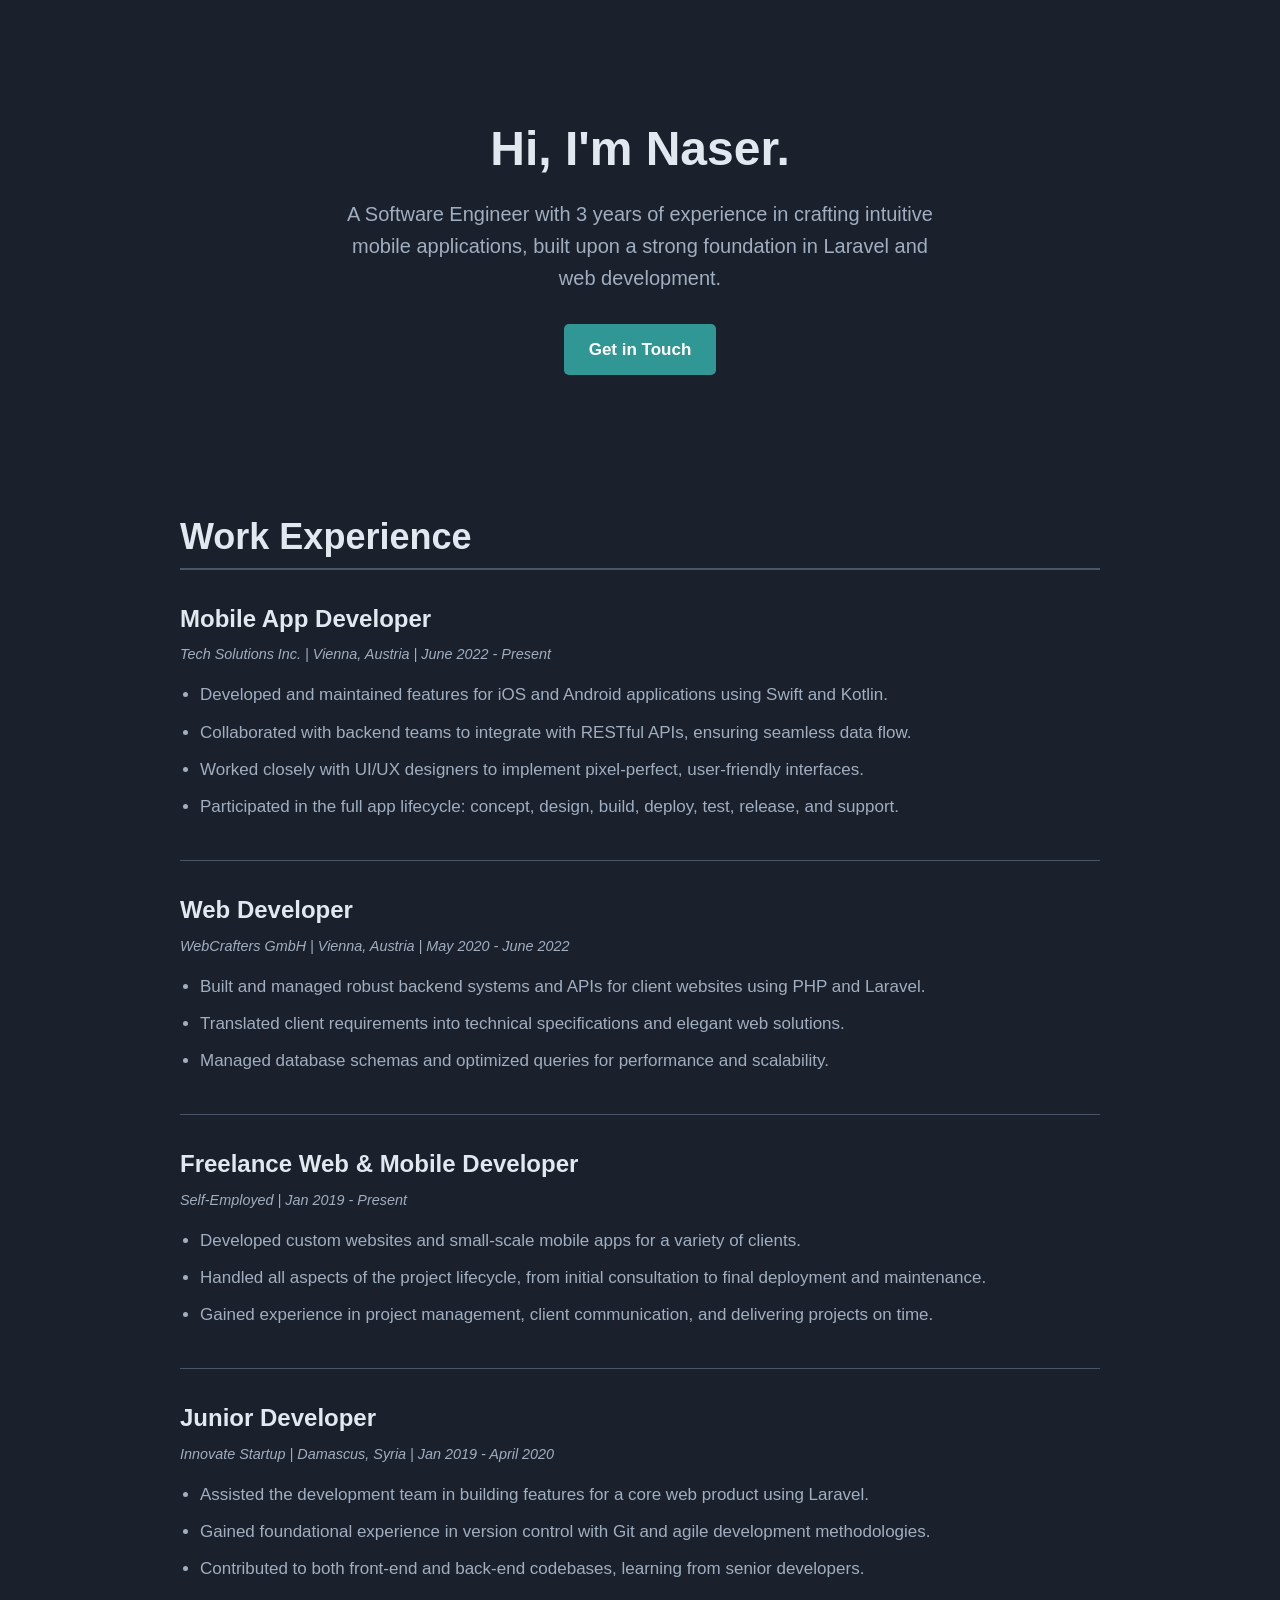
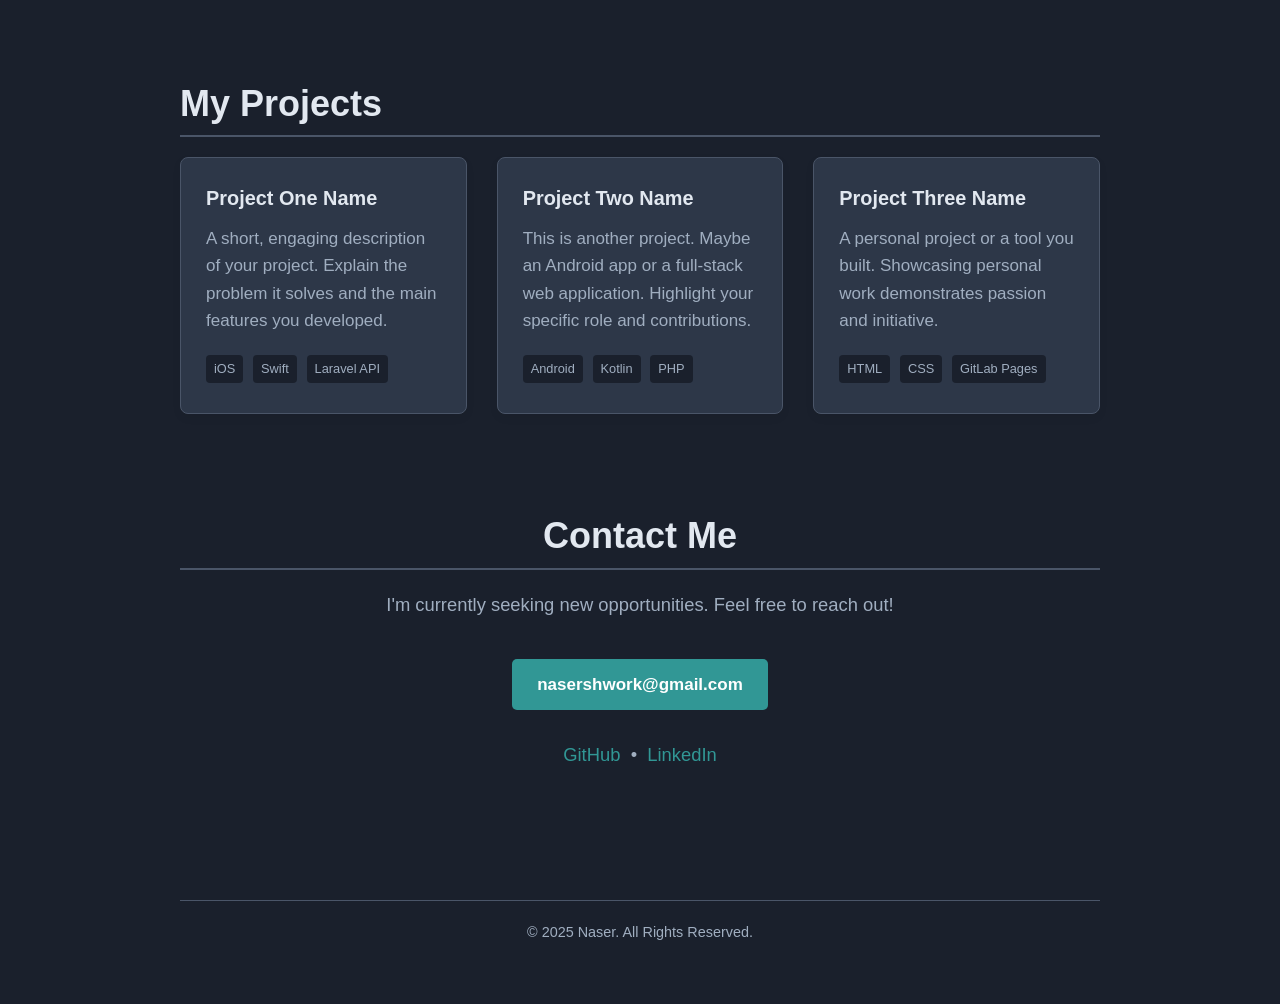
==== index.html @ 878bf07d "first commit" ====
<!DOCTYPE html>
<html lang="en">

<head>
    <meta charset="UTF-8">
    <meta name="viewport" content="width=device-width, initial-scale=1.0">
    <title>Naser - Software Engineer</title>
    <link rel="stylesheet" href="css/style.css">
</head>

<body>

    <div class="container">

        <header class="header">
            <h1>Hi, I'm Naser.</h1>
            <p>
                A Software Engineer with 3 years of experience in crafting intuitive mobile applications,
                built upon a strong foundation in Laravel and web development.
            </p>
            <a href="#contact" class="btn">Get in Touch</a>
        </header>

        <main>
            <section id="experience">
                <h2>Work Experience</h2>
                <div class="experience-list">

                    <div class="experience-item">
                        <h3>Mobile App Developer</h3>
                        <p class="experience-meta">Tech Solutions Inc. | Vienna, Austria | June 2022 - Present</p>
                        <ul>
                            <li>Developed and maintained features for iOS and Android applications using Swift and
                                Kotlin.</li>
                            <li>Collaborated with backend teams to integrate with RESTful APIs, ensuring seamless data
                                flow.</li>
                            <li>Worked closely with UI/UX designers to implement pixel-perfect, user-friendly
                                interfaces.</li>
                            <li>Participated in the full app lifecycle: concept, design, build, deploy, test, release,
                                and support.</li>
                        </ul>
                    </div>

                    <div class="experience-item">
                        <h3>Web Developer</h3>
                        <p class="experience-meta">WebCrafters GmbH | Vienna, Austria | May 2020 - June 2022</p>
                        <ul>
                            <li>Built and managed robust backend systems and APIs for client websites using PHP and
                                Laravel.</li>
                            <li>Translated client requirements into technical specifications and elegant web solutions.
                            </li>
                            <li>Managed database schemas and optimized queries for performance and scalability.</li>
                        </ul>
                    </div>

                    <div class="experience-item">
                        <h3>Freelance Web & Mobile Developer</h3>
                        <p class="experience-meta">Self-Employed | Jan 2019 - Present</p>
                        <ul>
                            <li>Developed custom websites and small-scale mobile apps for a variety of clients.</li>
                            <li>Handled all aspects of the project lifecycle, from initial consultation to final
                                deployment and maintenance.</li>
                            <li>Gained experience in project management, client communication, and delivering projects
                                on time.</li>
                        </ul>
                    </div>

                    <div class="experience-item">
                        <h3>Junior Developer</h3>
                        <p class="experience-meta">Innovate Startup | Damascus, Syria | Jan 2019 - April 2020</p>
                        <ul>
                            <li>Assisted the development team in building features for a core web product using Laravel.
                            </li>
                            <li>Gained foundational experience in version control with Git and agile development
                                methodologies.</li>
                            <li>Contributed to both front-end and back-end codebases, learning from senior developers.
                            </li>
                        </ul>
                    </div>

                </div>
            </section>
            <section id="projects">
                <h2>My Projects</h2>
                <div class="project-grid">

                    <div class="project-card">
                        <h3>Project One Name</h3>
                        <p>
                            A short, engaging description of your project. Explain the problem it solves
                            and the main features you developed.
                        </p>
                        <div class="tech-tags">
                            <span>iOS</span>
                            <span>Swift</span>
                            <span>Laravel API</span>
                        </div>
                    </div>

                    <div class="project-card">
                        <h3>Project Two Name</h3>
                        <p>
                            This is another project. Maybe an Android app or a full-stack web application.
                            Highlight your specific role and contributions.
                        </p>
                        <div class="tech-tags">
                            <span>Android</span>
                            <span>Kotlin</span>
                            <span>PHP</span>
                        </div>
                    </div>

                    <div class="project-card">
                        <h3>Project Three Name</h3>
                        <p>
                            A personal project or a tool you built. Showcasing personal work demonstrates
                            passion and initiative.
                        </p>
                        <div class="tech-tags">
                            <span>HTML</span>
                            <span>CSS</span>
                            <span>GitLab Pages</span>
                        </div>
                    </div>

                </div>
            </section>

            <section id="contact" class="contact">
                <h2>Contact Me</h2>
                <p>
                    I'm currently seeking new opportunities. Feel free to reach out!
                </p>
                <a href="mailto:nasershwork@gmail.com" class="btn">nasershwork@gmail.com</a>
                <p style="margin-top: 30px;">
                    <a href="https://github.com/yourusername" target="_blank">GitHub</a> &nbsp;&bull;&nbsp;
                    <a href="https://linkedin.com/in/yourusername" target="_blank">LinkedIn</a>
                </p>
            </section>

        </main>

        <footer class="footer">
            <p>&copy; 2025 Naser. All Rights Reserved.</p>
        </footer>

    </div>

</body>

</html>
---- css/style.css ----
@import url('colors.css');

* {
  box-sizing: border-box;
  margin: 0;
  padding: 0;
}

body {
  font-family: -apple-system, BlinkMacSystemFont, "Segoe UI", Roboto, Helvetica, Arial, sans-serif, "Apple Color Emoji", "Segoe UI Emoji", "Segoe UI Symbol";
  background-color: var(--bg-light);
  color: var(--text-primary);
  line-height: 1.6;
  font-size: 17px;
}

.container {
  max-width: 960px;
  margin: 0 auto;
  padding: 40px 20px;
}

h1, h2 {
  font-weight: 600;
  line-height: 1.2;
  margin-bottom: 20px;
  color: var(--text-primary);
}

h1 {
  font-size: 3rem; /* 48px */
}

h2 {
  font-size: 2.25rem; /* 36px */
  margin-top: 60px; /* Space above section titles */
  border-bottom: 2px solid var(--secondary-color);
  padding-bottom: 10px;
}

p {
  margin-bottom: 20px;
  color: var(--text-secondary);
}

a {
  color: var(--primary-color);
  text-decoration: none;
}

a:hover {
  text-decoration: underline;
}

.header {
  text-align: center;
  padding: 80px 0;
}

.header p {
  font-size: 1.25rem;
  max-width: 600px;
  margin-left: auto;
  margin-right: auto;
  color: var(--text-secondary);
}

.btn {
  display: inline-block;
  background-color: var(--primary-color);
  color: #fff;
  padding: 12px 25px;
  border-radius: 5px;
  font-weight: bold;
  margin-top: 10px;
  transition: background-color 0.3s ease;
}

.btn:hover {
  background-color: var(--text-primary);
  text-decoration: none;
}

.project-grid {
  display: grid;
  grid-template-columns: repeat(auto-fit, minmax(280px, 1fr));
  gap: 30px;
}

.project-card {
  background-color: var(--bg-card);
  border: 1px solid var(--secondary-color);
  padding: 25px;
  border-radius: 8px;
  box-shadow: 0 4px 10px rgba(0, 0, 0, 0.05);
}

.project-card h3 {
  margin-bottom: 10px;
}

.project-card .tech-tags {
  margin-top: 15px;
}

.project-card .tech-tags span {
  display: inline-block;
  background-color: var(--bg-light);
  color: var(--text-secondary);
  font-size: 0.8rem;
  padding: 4px 8px;
  border-radius: 4px;
  margin-right: 5px;
  margin-bottom: 5px;
}

.contact {
  text-align: center;
  padding: 40px 0;
}

.contact p {
  font-size: 1.15rem;
  margin-bottom: 30px;
}

.footer {
  text-align: center;
  margin-top: 60px;
  padding-top: 20px;
  border-top: 1px solid var(--secondary-color);
  color: var(--text-secondary);
  font-size: 0.9rem;
}
/* --- Experience Section --- */
.experience-list {
  margin-top: 30px;
}

.experience-item {
  padding-bottom: 30px;
  margin-bottom: 30px;
  border-bottom: 1px solid var(--secondary-color);
}

/* Remove the border from the last item in the list */
.experience-item:last-child {
  border-bottom: none;
  margin-bottom: 0;
}

.experience-item h3 {
  color: var(--text-primary);
  font-size: 1.5rem; /* 24px */
  margin-bottom: 5px;
}

.experience-meta {
  font-size: 0.9rem; /* 14.4px */
  font-style: italic;
  color: var(--text-secondary);
  margin-bottom: 15px;
}

.experience-item ul {
  list-style-type: disc; /* Use standard bullets */
  padding-left: 20px; /* Indent the bullet points */
}

.experience-item li {
  color: var(--text-secondary);
  margin-bottom: 10px;
}
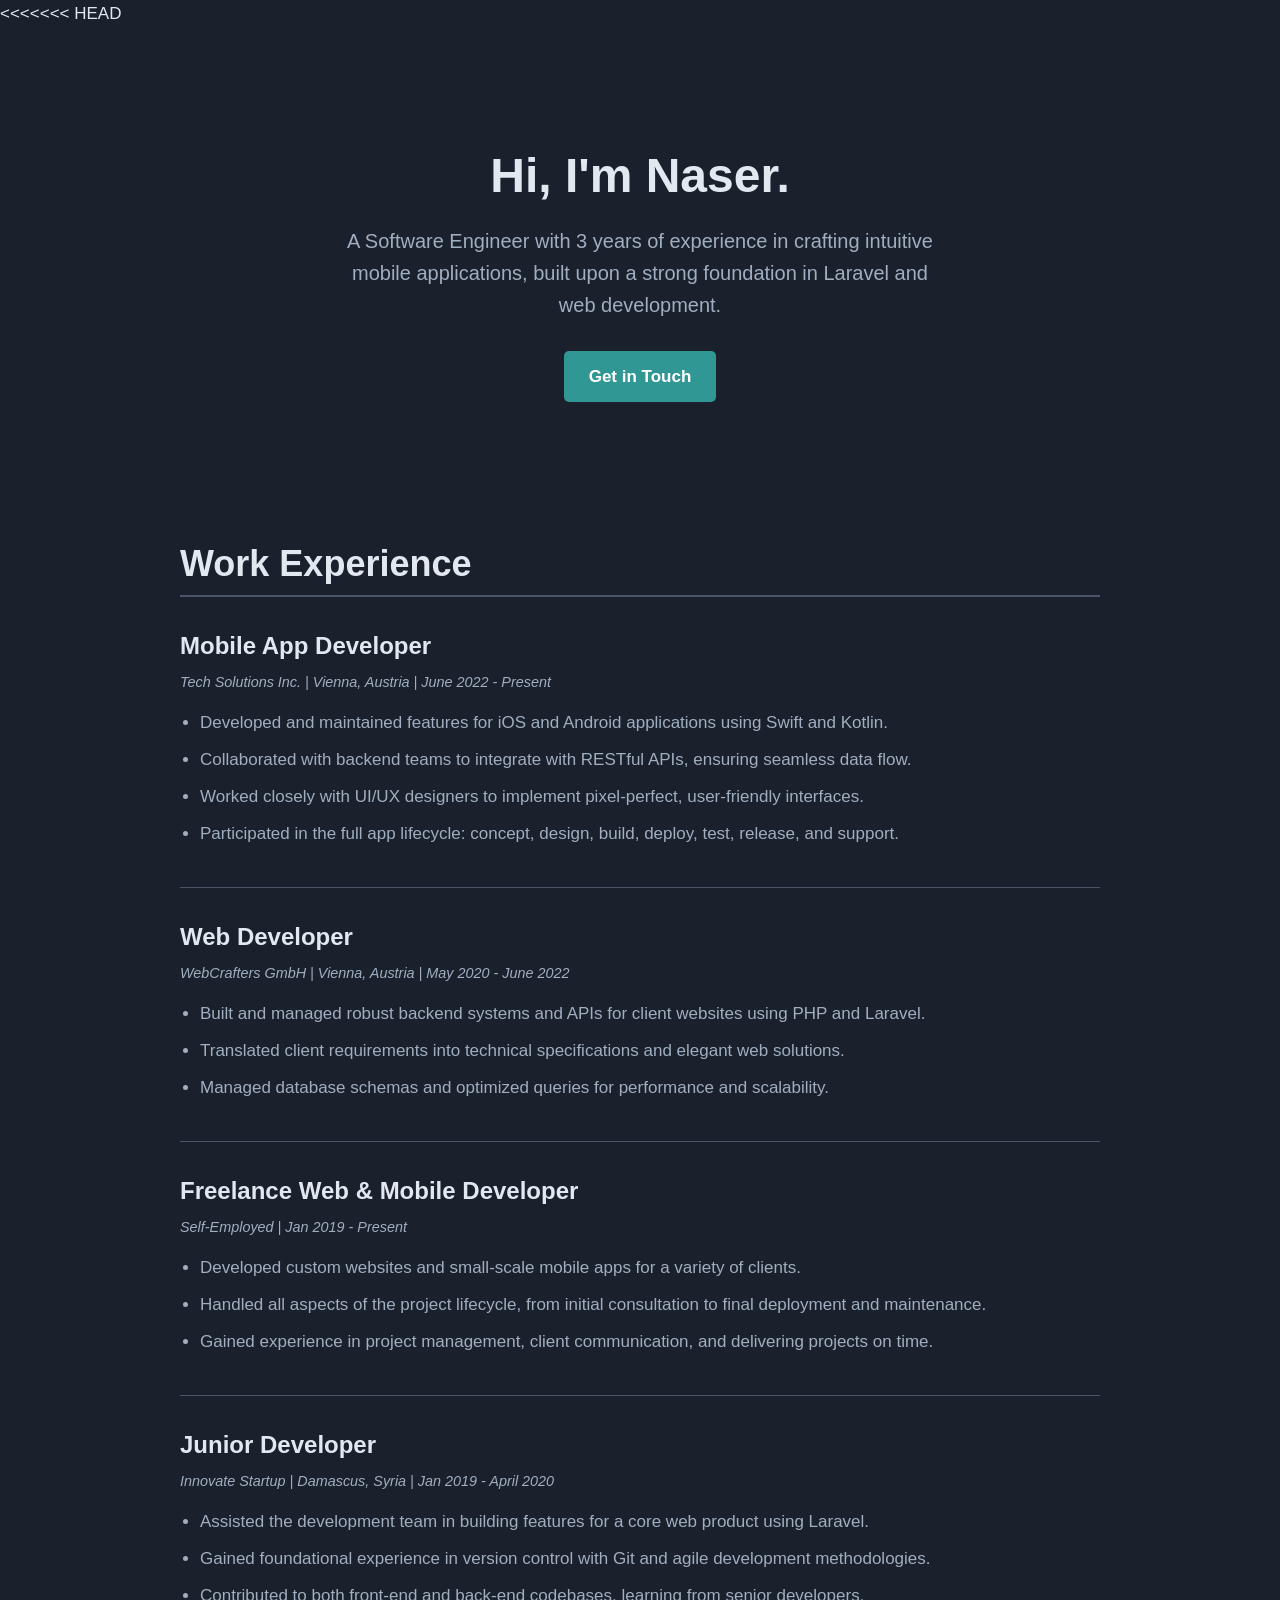
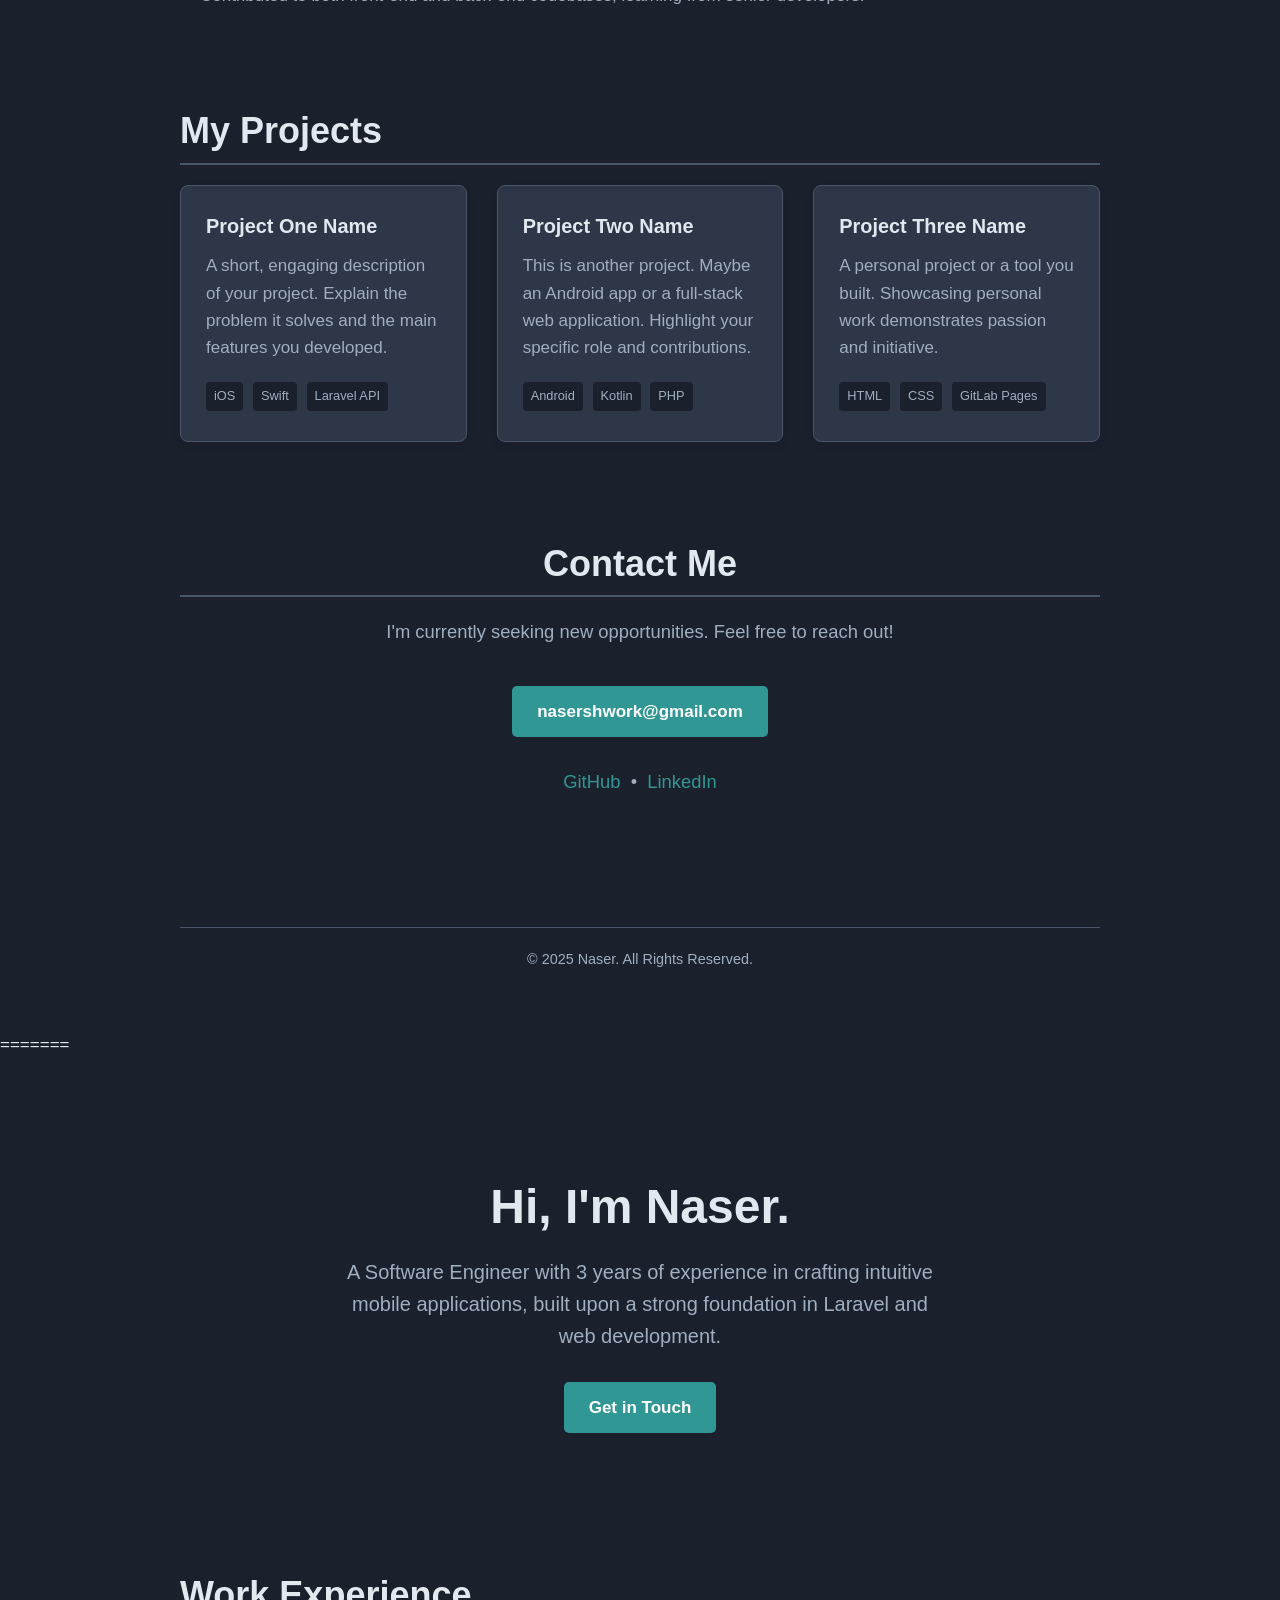
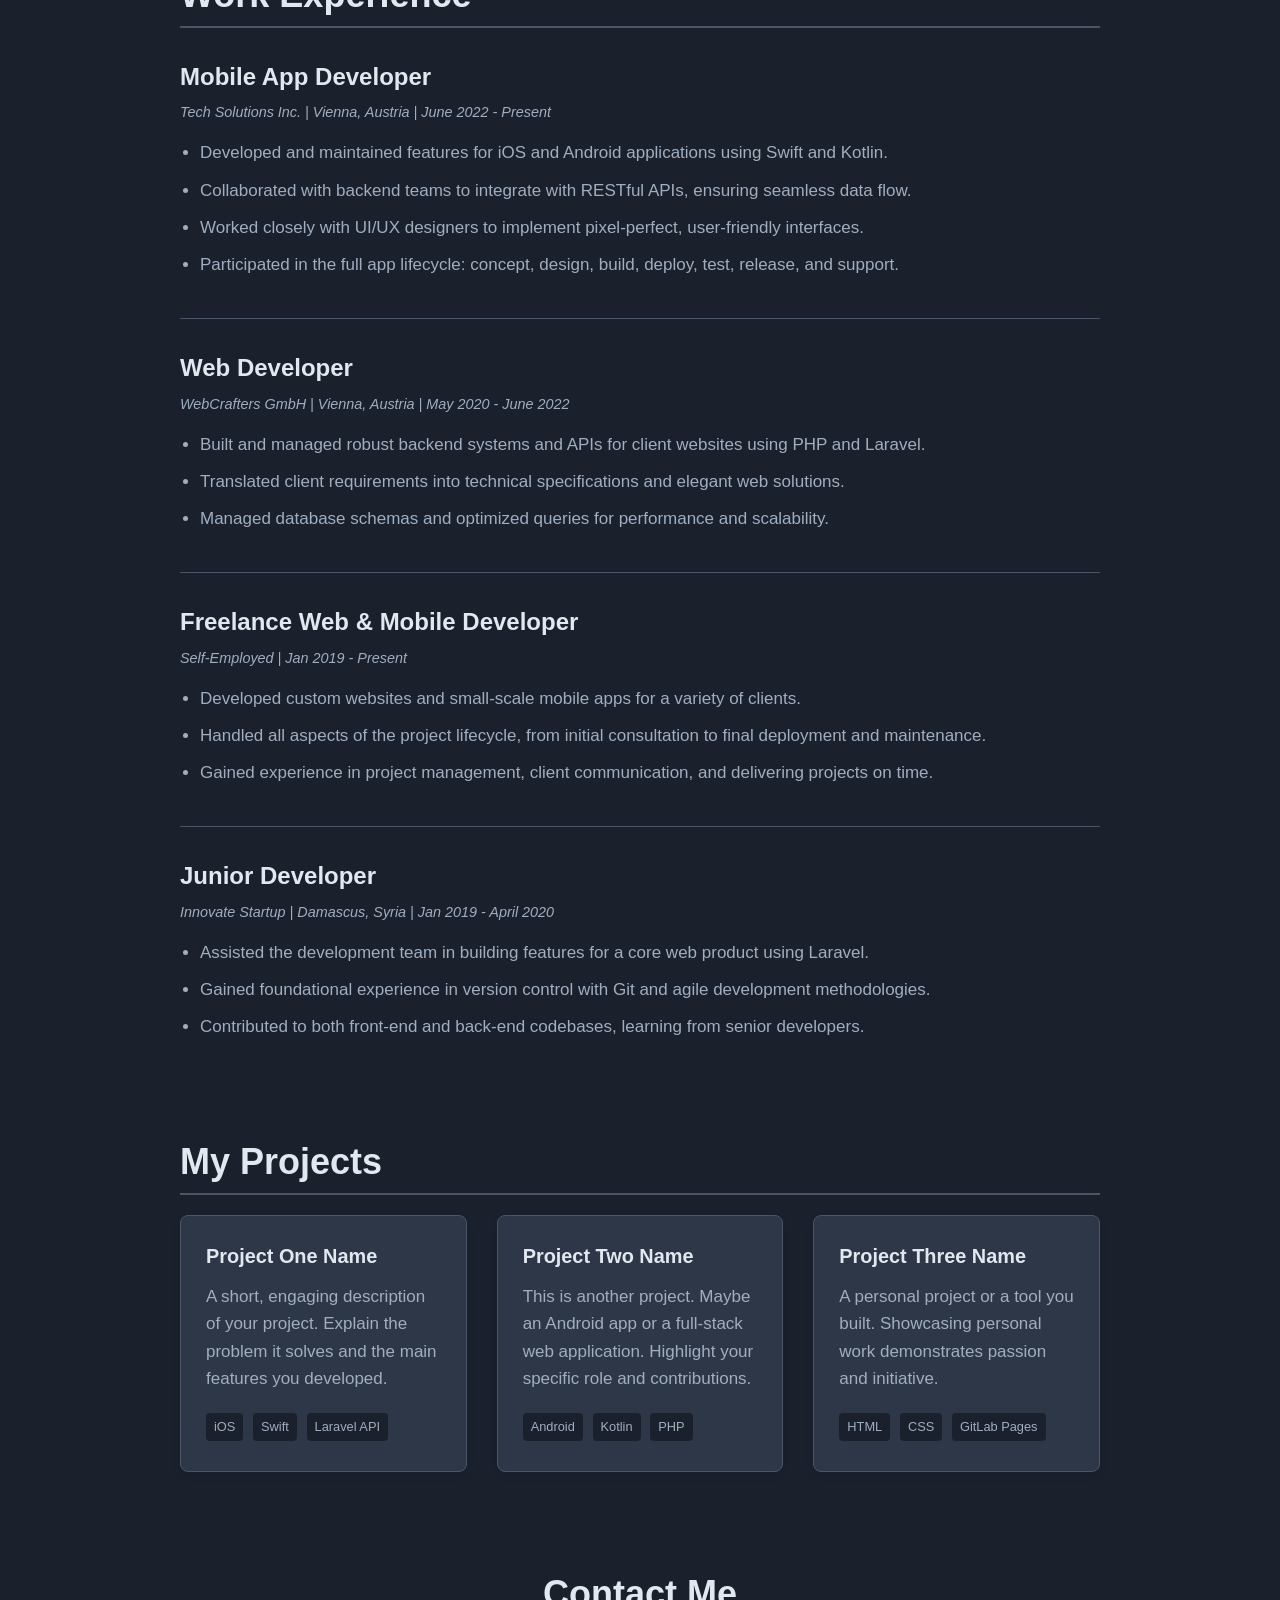
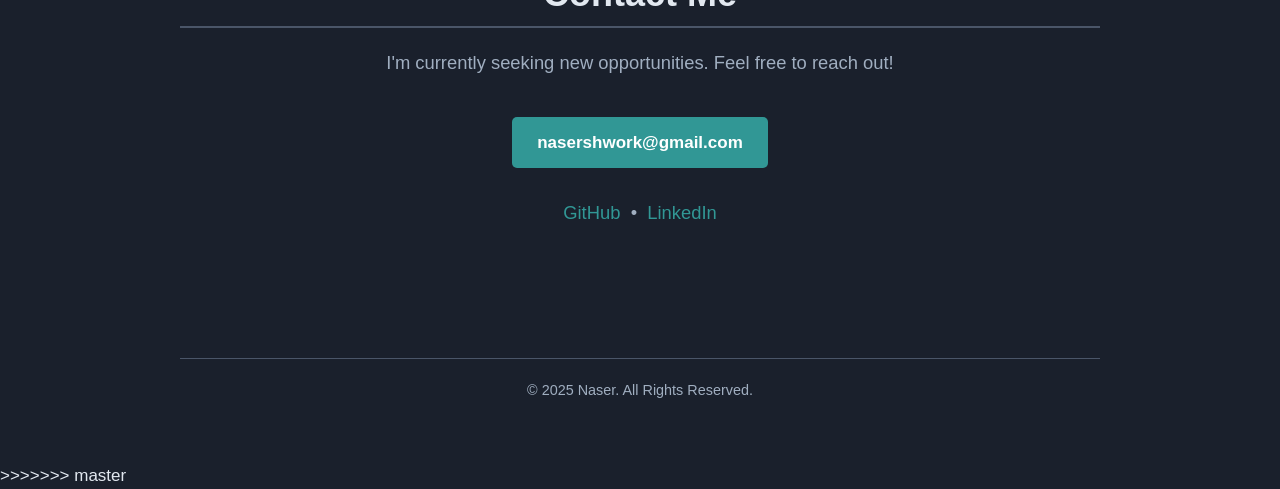
==== commit 395d06d1: "merge" ====
--- a/index.html
+++ b/index.html
@@ -1,3 +1,155 @@
+<<<<<<< HEAD
+<!DOCTYPE html>
+<html lang="en">
+
+<head>
+    <meta charset="UTF-8">
+    <meta name="viewport" content="width=device-width, initial-scale=1.0">
+    <title>Naser - Software Engineer</title>
+    <link rel="stylesheet" href="css/style.css">
+</head>
+
+<body>
+
+    <div class="container">
+
+        <header class="header">
+            <h1>Hi, I'm Naser.</h1>
+            <p>
+                A Software Engineer with 3 years of experience in crafting intuitive mobile applications,
+                built upon a strong foundation in Laravel and web development.
+            </p>
+            <a href="#contact" class="btn">Get in Touch</a>
+        </header>
+
+        <main>
+            <section id="experience">
+                <h2>Work Experience</h2>
+                <div class="experience-list">
+
+                    <div class="experience-item">
+                        <h3>Mobile App Developer</h3>
+                        <p class="experience-meta">Tech Solutions Inc. | Vienna, Austria | June 2022 - Present</p>
+                        <ul>
+                            <li>Developed and maintained features for iOS and Android applications using Swift and
+                                Kotlin.</li>
+                            <li>Collaborated with backend teams to integrate with RESTful APIs, ensuring seamless data
+                                flow.</li>
+                            <li>Worked closely with UI/UX designers to implement pixel-perfect, user-friendly
+                                interfaces.</li>
+                            <li>Participated in the full app lifecycle: concept, design, build, deploy, test, release,
+                                and support.</li>
+                        </ul>
+                    </div>
+
+                    <div class="experience-item">
+                        <h3>Web Developer</h3>
+                        <p class="experience-meta">WebCrafters GmbH | Vienna, Austria | May 2020 - June 2022</p>
+                        <ul>
+                            <li>Built and managed robust backend systems and APIs for client websites using PHP and
+                                Laravel.</li>
+                            <li>Translated client requirements into technical specifications and elegant web solutions.
+                            </li>
+                            <li>Managed database schemas and optimized queries for performance and scalability.</li>
+                        </ul>
+                    </div>
+
+                    <div class="experience-item">
+                        <h3>Freelance Web & Mobile Developer</h3>
+                        <p class="experience-meta">Self-Employed | Jan 2019 - Present</p>
+                        <ul>
+                            <li>Developed custom websites and small-scale mobile apps for a variety of clients.</li>
+                            <li>Handled all aspects of the project lifecycle, from initial consultation to final
+                                deployment and maintenance.</li>
+                            <li>Gained experience in project management, client communication, and delivering projects
+                                on time.</li>
+                        </ul>
+                    </div>
+
+                    <div class="experience-item">
+                        <h3>Junior Developer</h3>
+                        <p class="experience-meta">Innovate Startup | Damascus, Syria | Jan 2019 - April 2020</p>
+                        <ul>
+                            <li>Assisted the development team in building features for a core web product using Laravel.
+                            </li>
+                            <li>Gained foundational experience in version control with Git and agile development
+                                methodologies.</li>
+                            <li>Contributed to both front-end and back-end codebases, learning from senior developers.
+                            </li>
+                        </ul>
+                    </div>
+
+                </div>
+            </section>
+            <section id="projects">
+                <h2>My Projects</h2>
+                <div class="project-grid">
+
+                    <div class="project-card">
+                        <h3>Project One Name</h3>
+                        <p>
+                            A short, engaging description of your project. Explain the problem it solves
+                            and the main features you developed.
+                        </p>
+                        <div class="tech-tags">
+                            <span>iOS</span>
+                            <span>Swift</span>
+                            <span>Laravel API</span>
+                        </div>
+                    </div>
+
+                    <div class="project-card">
+                        <h3>Project Two Name</h3>
+                        <p>
+                            This is another project. Maybe an Android app or a full-stack web application.
+                            Highlight your specific role and contributions.
+                        </p>
+                        <div class="tech-tags">
+                            <span>Android</span>
+                            <span>Kotlin</span>
+                            <span>PHP</span>
+                        </div>
+                    </div>
+
+                    <div class="project-card">
+                        <h3>Project Three Name</h3>
+                        <p>
+                            A personal project or a tool you built. Showcasing personal work demonstrates
+                            passion and initiative.
+                        </p>
+                        <div class="tech-tags">
+                            <span>HTML</span>
+                            <span>CSS</span>
+                            <span>GitLab Pages</span>
+                        </div>
+                    </div>
+
+                </div>
+            </section>
+
+            <section id="contact" class="contact">
+                <h2>Contact Me</h2>
+                <p>
+                    I'm currently seeking new opportunities. Feel free to reach out!
+                </p>
+                <a href="mailto:nasershwork@gmail.com" class="btn">nasershwork@gmail.com</a>
+                <p style="margin-top: 30px;">
+                    <a href="https://github.com/yourusername" target="_blank">GitHub</a> &nbsp;&bull;&nbsp;
+                    <a href="https://linkedin.com/in/yourusername" target="_blank">LinkedIn</a>
+                </p>
+            </section>
+
+        </main>
+
+        <footer class="footer">
+            <p>&copy; 2025 Naser. All Rights Reserved.</p>
+        </footer>
+
+    </div>
+
+</body>
+
+=======
 <!DOCTYPE html>
 <html lang="en">
 
@@ -148,4 +300,5 @@
 
 </body>
 
+>>>>>>> master
 </html>
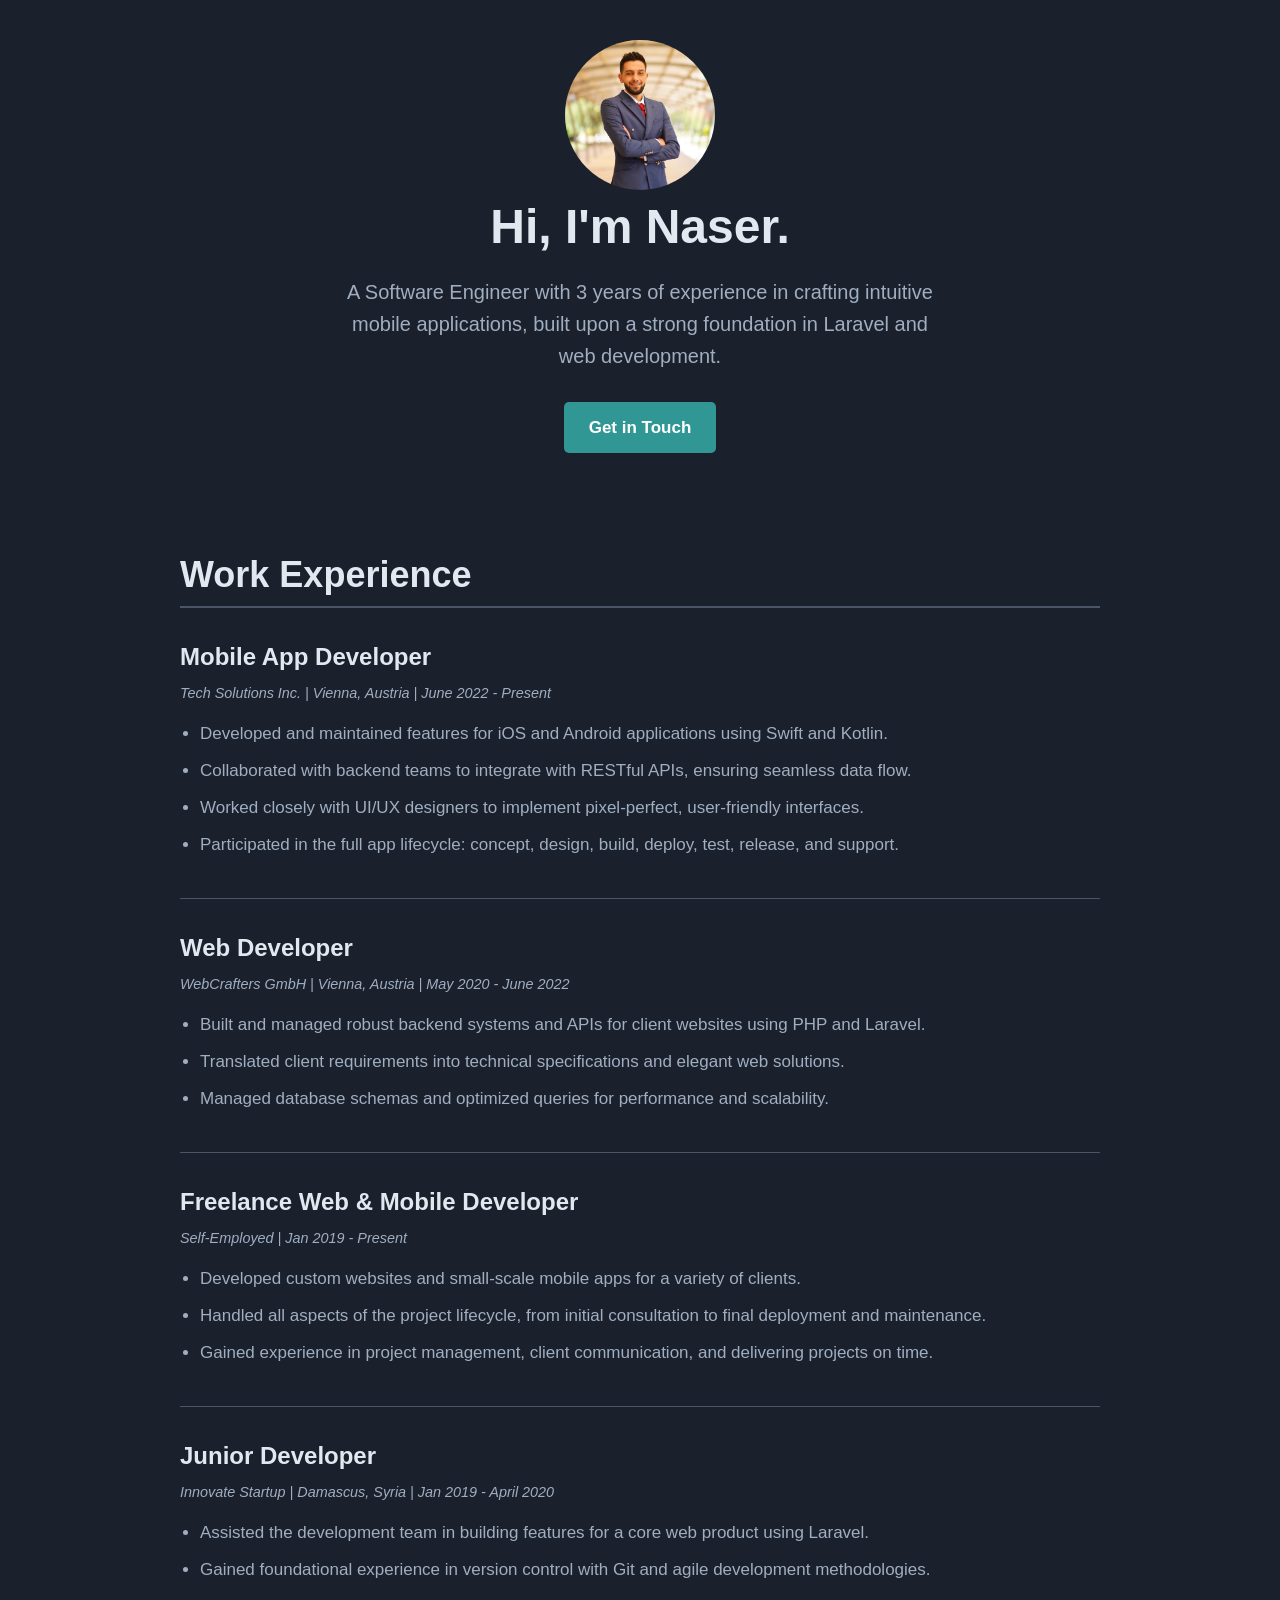
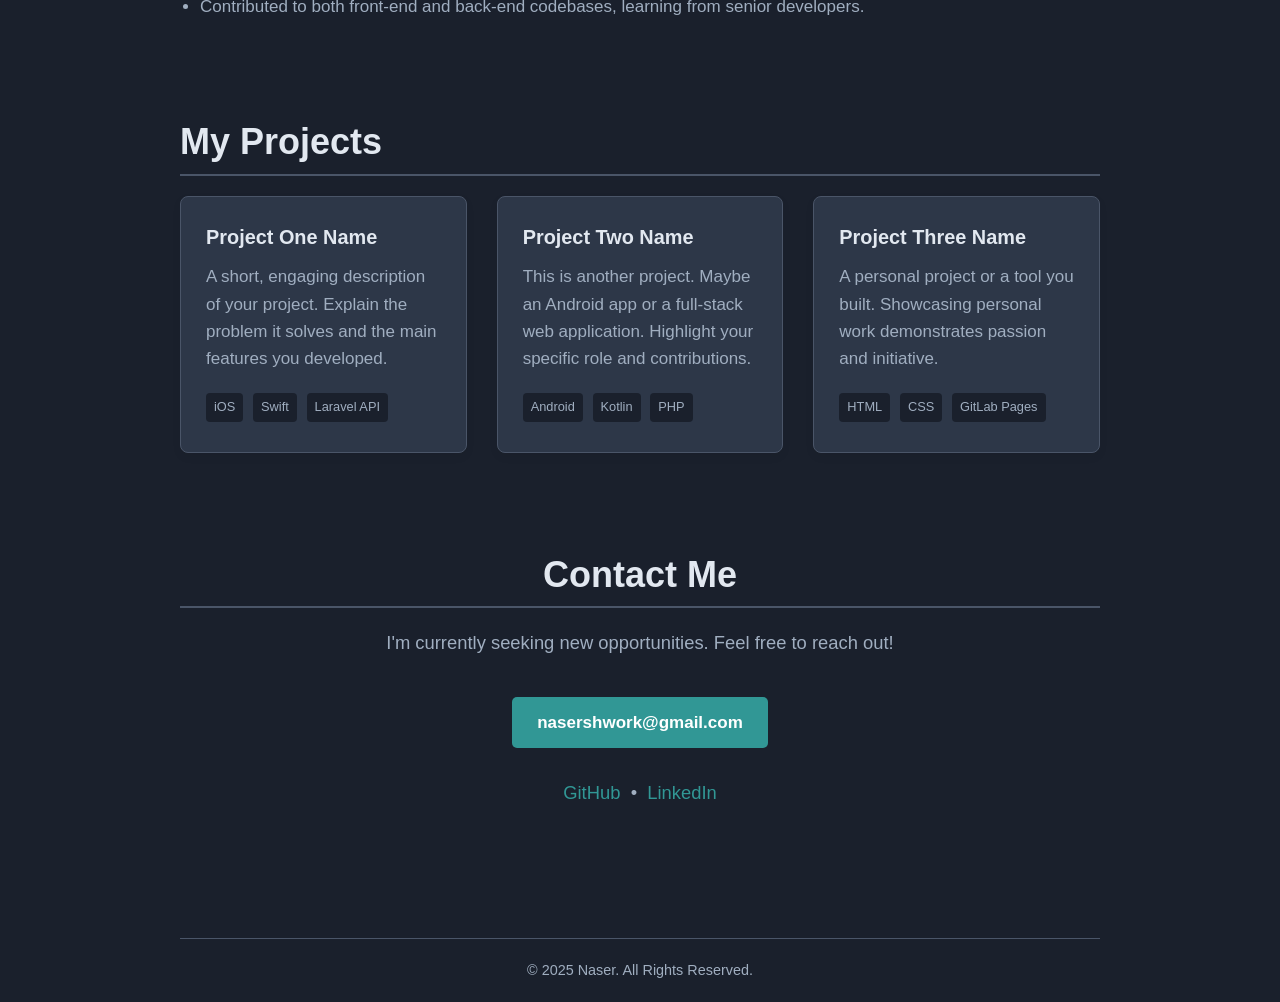
==== commit 8f48bbf9: "personal image" ====
--- a/index.html
+++ b/index.html
@@ -1,155 +1,3 @@
-<<<<<<< HEAD
-<!DOCTYPE html>
-<html lang="en">
-
-<head>
-    <meta charset="UTF-8">
-    <meta name="viewport" content="width=device-width, initial-scale=1.0">
-    <title>Naser - Software Engineer</title>
-    <link rel="stylesheet" href="css/style.css">
-</head>
-
-<body>
-
-    <div class="container">
-
-        <header class="header">
-            <h1>Hi, I'm Naser.</h1>
-            <p>
-                A Software Engineer with 3 years of experience in crafting intuitive mobile applications,
-                built upon a strong foundation in Laravel and web development.
-            </p>
-            <a href="#contact" class="btn">Get in Touch</a>
-        </header>
-
-        <main>
-            <section id="experience">
-                <h2>Work Experience</h2>
-                <div class="experience-list">
-
-                    <div class="experience-item">
-                        <h3>Mobile App Developer</h3>
-                        <p class="experience-meta">Tech Solutions Inc. | Vienna, Austria | June 2022 - Present</p>
-                        <ul>
-                            <li>Developed and maintained features for iOS and Android applications using Swift and
-                                Kotlin.</li>
-                            <li>Collaborated with backend teams to integrate with RESTful APIs, ensuring seamless data
-                                flow.</li>
-                            <li>Worked closely with UI/UX designers to implement pixel-perfect, user-friendly
-                                interfaces.</li>
-                            <li>Participated in the full app lifecycle: concept, design, build, deploy, test, release,
-                                and support.</li>
-                        </ul>
-                    </div>
-
-                    <div class="experience-item">
-                        <h3>Web Developer</h3>
-                        <p class="experience-meta">WebCrafters GmbH | Vienna, Austria | May 2020 - June 2022</p>
-                        <ul>
-                            <li>Built and managed robust backend systems and APIs for client websites using PHP and
-                                Laravel.</li>
-                            <li>Translated client requirements into technical specifications and elegant web solutions.
-                            </li>
-                            <li>Managed database schemas and optimized queries for performance and scalability.</li>
-                        </ul>
-                    </div>
-
-                    <div class="experience-item">
-                        <h3>Freelance Web & Mobile Developer</h3>
-                        <p class="experience-meta">Self-Employed | Jan 2019 - Present</p>
-                        <ul>
-                            <li>Developed custom websites and small-scale mobile apps for a variety of clients.</li>
-                            <li>Handled all aspects of the project lifecycle, from initial consultation to final
-                                deployment and maintenance.</li>
-                            <li>Gained experience in project management, client communication, and delivering projects
-                                on time.</li>
-                        </ul>
-                    </div>
-
-                    <div class="experience-item">
-                        <h3>Junior Developer</h3>
-                        <p class="experience-meta">Innovate Startup | Damascus, Syria | Jan 2019 - April 2020</p>
-                        <ul>
-                            <li>Assisted the development team in building features for a core web product using Laravel.
-                            </li>
-                            <li>Gained foundational experience in version control with Git and agile development
-                                methodologies.</li>
-                            <li>Contributed to both front-end and back-end codebases, learning from senior developers.
-                            </li>
-                        </ul>
-                    </div>
-
-                </div>
-            </section>
-            <section id="projects">
-                <h2>My Projects</h2>
-                <div class="project-grid">
-
-                    <div class="project-card">
-                        <h3>Project One Name</h3>
-                        <p>
-                            A short, engaging description of your project. Explain the problem it solves
-                            and the main features you developed.
-                        </p>
-                        <div class="tech-tags">
-                            <span>iOS</span>
-                            <span>Swift</span>
-                            <span>Laravel API</span>
-                        </div>
-                    </div>
-
-                    <div class="project-card">
-                        <h3>Project Two Name</h3>
-                        <p>
-                            This is another project. Maybe an Android app or a full-stack web application.
-                            Highlight your specific role and contributions.
-                        </p>
-                        <div class="tech-tags">
-                            <span>Android</span>
-                            <span>Kotlin</span>
-                            <span>PHP</span>
-                        </div>
-                    </div>
-
-                    <div class="project-card">
-                        <h3>Project Three Name</h3>
-                        <p>
-                            A personal project or a tool you built. Showcasing personal work demonstrates
-                            passion and initiative.
-                        </p>
-                        <div class="tech-tags">
-                            <span>HTML</span>
-                            <span>CSS</span>
-                            <span>GitLab Pages</span>
-                        </div>
-                    </div>
-
-                </div>
-            </section>
-
-            <section id="contact" class="contact">
-                <h2>Contact Me</h2>
-                <p>
-                    I'm currently seeking new opportunities. Feel free to reach out!
-                </p>
-                <a href="mailto:nasershwork@gmail.com" class="btn">nasershwork@gmail.com</a>
-                <p style="margin-top: 30px;">
-                    <a href="https://github.com/yourusername" target="_blank">GitHub</a> &nbsp;&bull;&nbsp;
-                    <a href="https://linkedin.com/in/yourusername" target="_blank">LinkedIn</a>
-                </p>
-            </section>
-
-        </main>
-
-        <footer class="footer">
-            <p>&copy; 2025 Naser. All Rights Reserved.</p>
-        </footer>
-
-    </div>
-
-</body>
-
-=======
 <!DOCTYPE html>
 <html lang="en">
 
@@ -163,8 +11,8 @@
 <body>
 
     <div class="container">
-
         <header class="header">
+            <img src="images/personal-picture.jpg" alt="personal" class="personal-image">
             <h1>Hi, I'm Naser.</h1>
             <p>
                 A Software Engineer with 3 years of experience in crafting intuitive mobile applications,
@@ -300,5 +148,4 @@
 
 </body>
 
->>>>>>> master
 </html>
--- a/css/style.css
+++ b/css/style.css
@@ -18,7 +18,7 @@
 .container {
   max-width: 960px;
   margin: 0 auto;
-  padding: 40px 20px;
+  padding: 0px 20px;
 }
 
 h1, h2 {
@@ -55,7 +55,7 @@
 
 .header {
   text-align: center;
-  padding: 80px 0;
+  padding: 40px 0;
 }
 
 .header p {
@@ -171,4 +171,10 @@
 .experience-item li {
   color: var(--text-secondary);
   margin-bottom: 10px;
-}+}
+.personal-image{
+  height: 150px;
+  width: 150px;
+  border-radius: 50%;
+  object-fit: cover;
+}
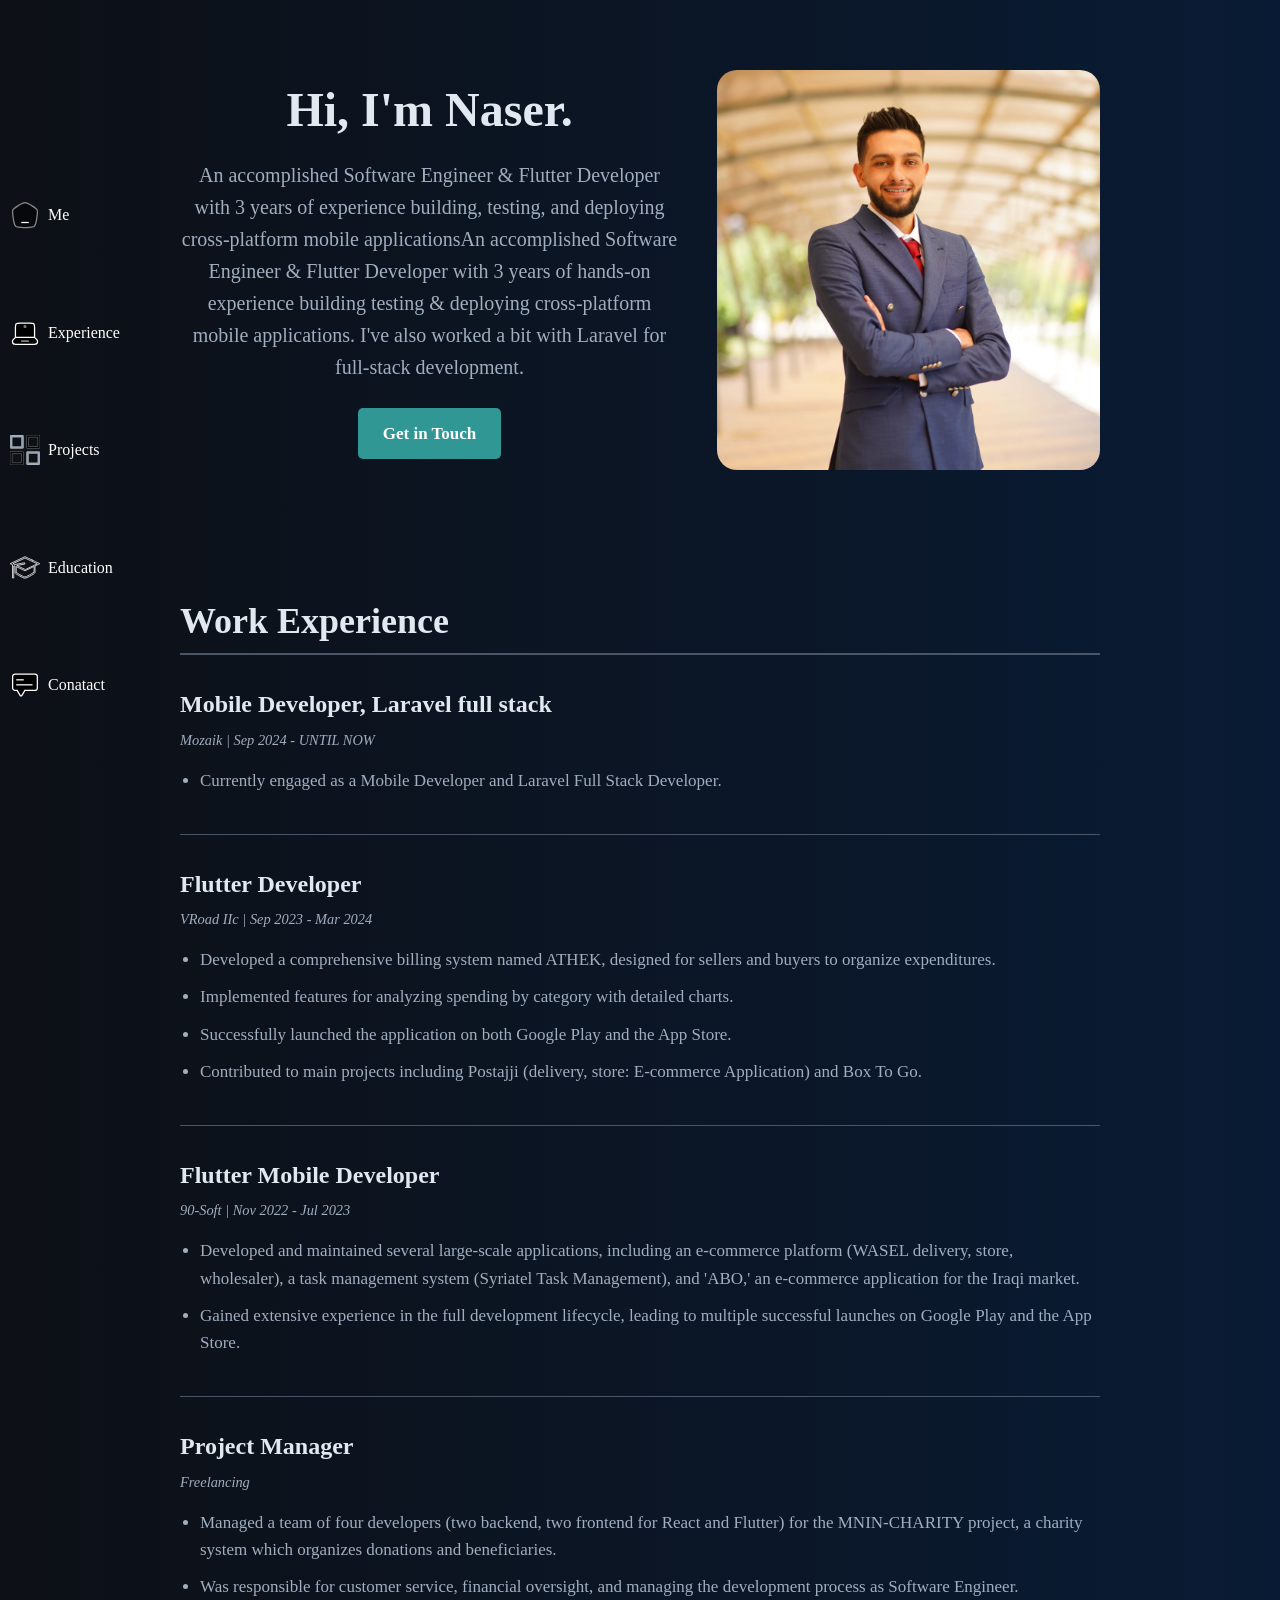
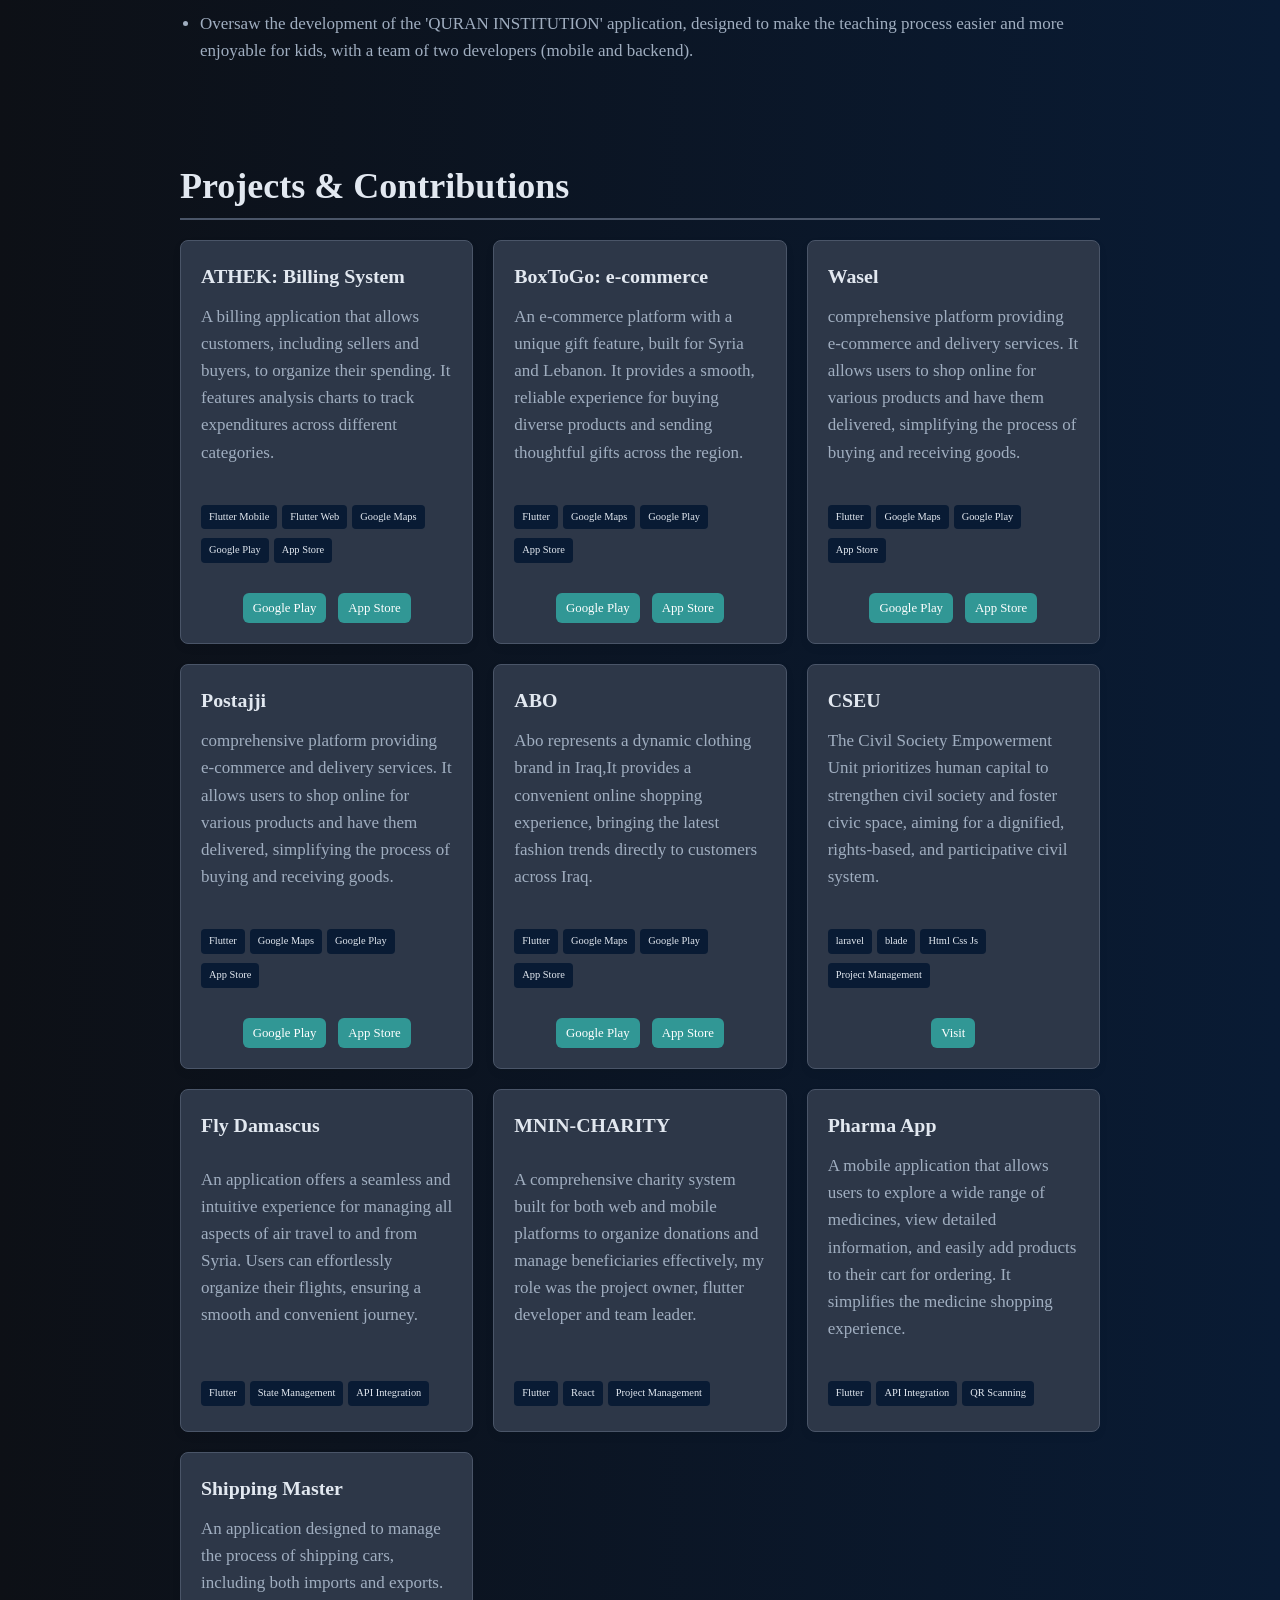
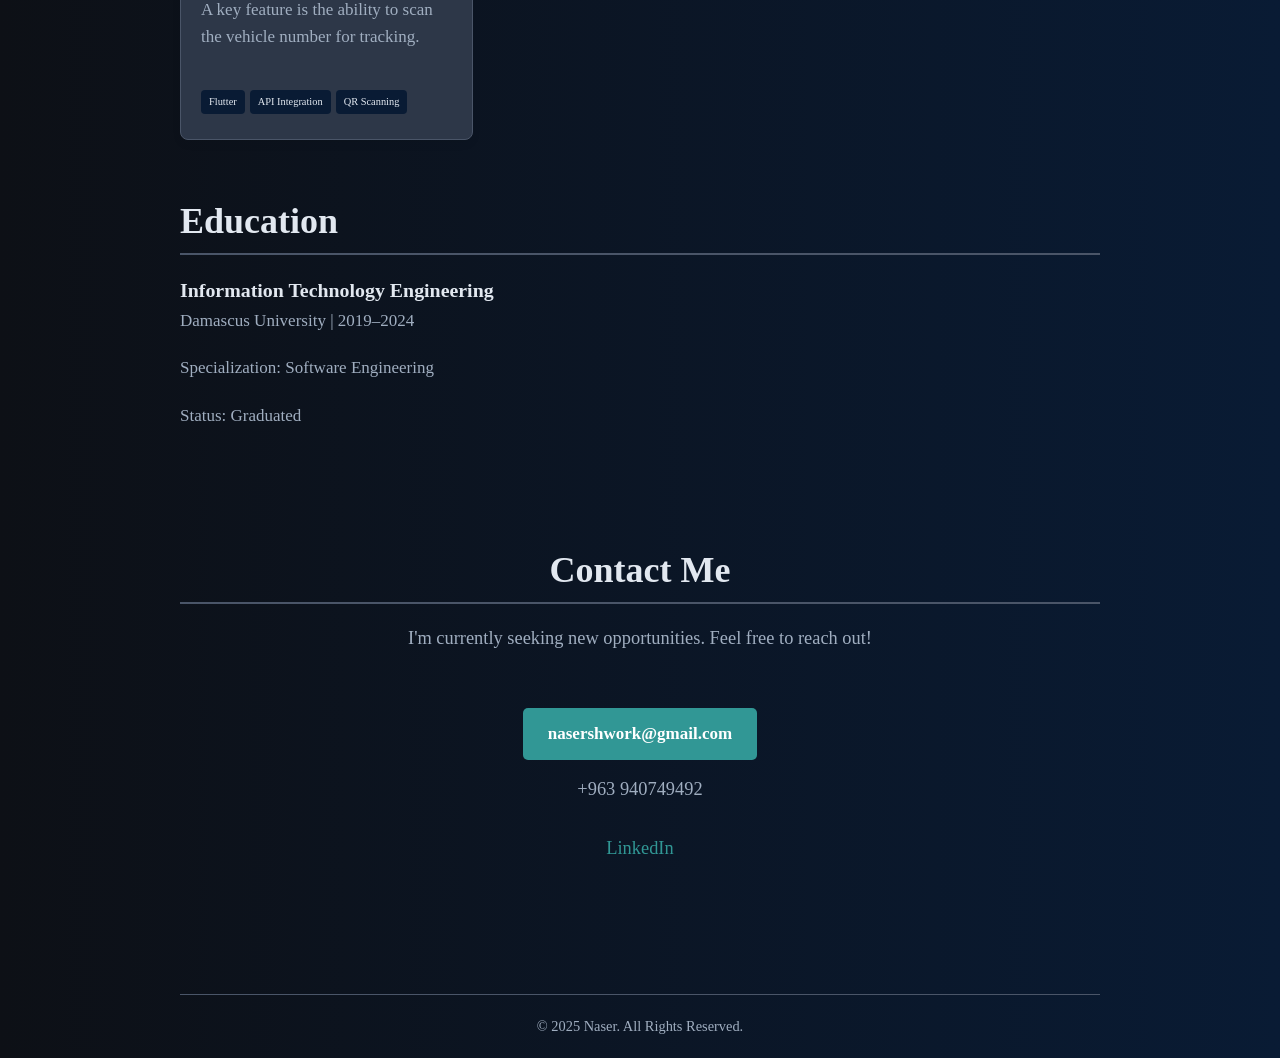
==== commit 3fd6a1c2: "remove public folder" ====
--- a/index.html
+++ b/index.html
@@ -4,148 +4,128 @@
 <head>
     <meta charset="UTF-8">
     <meta name="viewport" content="width=device-width, initial-scale=1.0">
-    <title>Naser - Software Engineer</title>
+    <meta property="og:type" content="website">
+    <meta property="og:title" content="Naser - Software Engineer Portfolio">
+    <title id="title"></title>
+
     <link rel="stylesheet" href="css/style.css">
+    <link rel="stylesheet" href="https://cdnjs.cloudflare.com/ajax/libs/animate.css/4.1.1/animate.min.css" />
 </head>
 
 <body>
+        <nav class="side-nav animate__animated animate__fadeIn" style="animation-delay: 1s;">
+            <a href="#header">
+                <div class="nav-bar-item">
+                    <svg width="30px" height="30px" viewBox="0 0 24 24">
+                        <path opacity="0.5"
+                            d="M2.36407 12.9579C1.98463 10.3208 1.79491 9.00229 2.33537 7.87495C2.87583 6.7476 4.02619 6.06234 6.32691 4.69181L7.71175 3.86687C9.80104 2.62229 10.8457 2 12 2C13.1543 2 14.199 2.62229 16.2882 3.86687L17.6731 4.69181C19.9738 6.06234 21.1242 6.7476 21.6646 7.87495C22.2051 9.00229 22.0154 10.3208 21.6359 12.9579L21.3572 14.8952C20.8697 18.2827 20.626 19.9764 19.451 20.9882C18.2759 22 16.5526 22 13.1061 22H10.8939C7.44737 22 5.72409 22 4.54903 20.9882C3.37396 19.9764 3.13025 18.2827 2.64284 14.8952L2.36407 12.9579Z" />
+                        <path d="M15 18H9" />
+                    </svg>
+                    <span>Me</span>
 
+                </div>
+            </a>
+            <a href="#experience">
+                <div class="nav-bar-item">
+                    <svg width="30px" height="30px" viewBox="0 0 24 24">
+                        <path
+                            d="M19.6471 15.5357H4.35294M19.6471 15.5357V8C19.6471 6.11438 19.6471 5.17157 19.0613 4.58579C18.4755 4 17.5327 4 15.6471 4H8.35294C6.46732 4 5.52451 4 4.93873 4.58579C4.35294 5.17157 4.35294 6.11438 4.35294 8V15.5357M19.6471 15.5357L21.3911 17.3358C21.4356 17.3818 21.4579 17.4048 21.4787 17.4276C21.7998 17.7802 21.9843 18.2358 21.999 18.7124C22 18.7433 22 18.7753 22 18.8393C22 18.9885 22 19.0631 21.996 19.1261C21.9325 20.1314 21.1314 20.9325 20.1261 20.996C20.0631 21 19.9885 21 19.8393 21H4.16068C4.01148 21 3.93688 21 3.87388 20.996C2.86865 20.9325 2.06749 20.1314 2.00398 19.1261C2 19.0631 2 18.9885 2 18.8393C2 18.7753 2 18.7433 2.00096 18.7124C2.01569 18.2358 2.20022 17.7802 2.52127 17.4276C2.54208 17.4048 2.56438 17.3818 2.60888 17.3358L4.35294 15.5357" />
+                        <path opacity="0.5" d="M9.5 18.5H14.5" stroke-width="1.5" stroke-linecap="round" />
+                        <path opacity="0.5"
+                            d="M12.75 6.75C12.75 7.16421 12.4142 7.5 12 7.5C11.5858 7.5 11.25 7.16421 11.25 6.75C11.25 6.33579 11.5858 6 12 6C12.4142 6 12.75 6.33579 12.75 6.75Z"
+                            fill="#1C274C" />
+                    </svg>
+                    <span>Experience</span>
+
+                </div>
+            </a>
+            <a href="#projects">
+                <div class="nav-bar-item">
+                    <svg width="30px" height="30px" viewBox="0 0 117 117">
+                        <g fill-rule="evenodd">
+                            <path
+                                d="M4.5,52.9 L48.8,52.9 C51.1,52.9 52.9,51.1 52.9,48.8 L52.9,4.5 C52.9,2.2 51.1,0.4 48.8,0.4 L4.5,0.4 C2.2,0.4 0.4,2.2 0.4,4.5 L0.4,48.8 C0.4,51 2.3,52.9 4.5,52.9 Z M8.6,8.6 L44.7,8.6 L44.7,44.7 L8.6,44.7 L8.6,8.6 Z"
+                                fill="#97a4b5" />
+                            <path
+                                d="M116.6,4.5 C116.6,2.2 114.8,0.4 112.5,0.4 L68.2,0.4 C65.9,0.4 64.1,2.2 64.1,4.5 L64.1,48.8 C64.1,51.1 65.9,52.9 68.2,52.9 L112.5,52.9 C114.8,52.9 116.6,51.1 116.6,48.8 L116.6,4.5 Z M108.4,44.7 L72.3,44.7 L72.3,8.6 L108.4,8.6 L108.4,44.7 Z" />
+                            <path
+                                d="M4.5,116.6 L48.8,116.6 C51.1,116.6 52.9,114.8 52.9,112.5 L52.9,68.2 C52.9,65.9 51.1,64.1 48.8,64.1 L4.5,64.1 C2.2,64.1 0.4,65.9 0.4,68.2 L0.4,112.5 C0.4,114.7 2.3,116.6 4.5,116.6 Z M8.6,72.3 L44.7,72.3 L44.7,108.4 L8.6,108.4 L8.6,72.3 Z" />
+                            <path
+                                d="M112.5,64.1 L68.2,64.1 C65.9,64.1 64.1,65.9 64.1,68.2 L64.1,112.5 C64.1,114.8 65.9,116.6 68.2,116.6 L112.5,116.6 C114.8,116.6 116.6,114.8 116.6,112.5 L116.6,68.2 C116.6,66 114.7,64.1 112.5,64.1 Z M108.4,108.4 L72.3,108.4 L72.3,72.3 L108.4,72.3 L108.4,108.4 Z"
+                                fill="#97a4b5" />
+                    </svg>
+
+
+                    <span>Projects</span>
+
+                </div>
+            </a>
+            <a href="#education">
+                <div class="nav-bar-item">
+                    <svg width="30px" height="30px" viewBox="0 0 24 24">
+                        <defs>
+                            <style>
+                                .education-cls {
+                                    fill: none;
+                                    stroke: currentColor;
+                                    stroke-linecap: round;
+                                    stroke-linejoin: round;
+                                    stroke-width: .6px;
+                                }
+                            </style>
+                        </defs>
+                        <path class="education-cls"
+                            d="M17.673 5.606a3326.02 3326.02 0 0 1-5.671-2.674L.138 8.524l2.03.98L2 9.531V20h1v-9.626l.72-.124.28.135v5.288c0 .914 5.206 3.533 6.249 4.049a3.89 3.89 0 0 0 3.48-.026C20 16.486 20 15.895 20 15.673v-5.288l3.854-1.857s-3.8-1.801-6.181-2.922zM19 15.504a51.526 51.526 0 0 1-5.726 3.302 2.884 2.884 0 0 1-2.582.02A40.184 40.184 0 0 1 5 15.521v-4.655l7 3.373 7-3.373zm-7-2.373L5.416 9.958l6.469-1.115-.17-.987-7.85 1.354-1.403-.676 9.537-4.495c.825.393 8.523 4.014 9.542 4.494z" />
+                    </svg>
+                    <span>Education</span>
+
+                </div>
+            </a>
+            <a href="#contact">
+                <div class="nav-bar-item">
+                    <svg width="30px" height="30px" viewBox="0 0 24 24">
+                        <g id="ic-contact-message">
+                            <path class="cls-1"
+                                d="M19.89,3.25H4.11a2,2,0,0,0-2,2v9.06a2,2,0,0,0,2,2H5.75l2.31,4a.85.85,0,0,0,1.48,0l2.32-4h8a2,2,0,0,0,2-2V5.25A2,2,0,0,0,19.89,3.25Z" />
+
+                            <line class="cls-1" x1="5.01" y1="7.86" x2="11.01" y2="7.86" />
+
+                            <line class="cls-1" x1="5.01" y1="11.86" x2="18.01" y2="11.86" />
+                        </g>
+                    </svg>
+                    <span>Conatact</span>
+
+                </div>
+            </a>
+        </nav>
     <div class="container">
-        <header class="header">
-            <img src="images/personal-picture.jpg" alt="personal" class="personal-image">
-            <h1>Hi, I'm Naser.</h1>
-            <p>
-                A Software Engineer with 3 years of experience in crafting intuitive mobile applications,
-                built upon a strong foundation in Laravel and web development.
-            </p>
-            <a href="#contact" class="btn">Get in Touch</a>
-        </header>
-
+        <header class="header" id="header"></header>
         <main>
             <section id="experience">
-                <h2>Work Experience</h2>
-                <div class="experience-list">
+                <h2 class="js-scroll">Work Experience</h2>
+                <div class="experience-list"></div>
+            </section>
 
-                    <div class="experience-item">
-                        <h3>Mobile App Developer</h3>
-                        <p class="experience-meta">Tech Solutions Inc. | Vienna, Austria | June 2022 - Present</p>
-                        <ul>
-                            <li>Developed and maintained features for iOS and Android applications using Swift and
-                                Kotlin.</li>
-                            <li>Collaborated with backend teams to integrate with RESTful APIs, ensuring seamless data
-                                flow.</li>
-                            <li>Worked closely with UI/UX designers to implement pixel-perfect, user-friendly
-                                interfaces.</li>
-                            <li>Participated in the full app lifecycle: concept, design, build, deploy, test, release,
-                                and support.</li>
-                        </ul>
-                    </div>
+            <section id="projects">
+                <h2 class="js-scroll">Projects & Contributions</h2>
+                <div class="project-grid"></div>
+            </section>
 
-                    <div class="experience-item">
-                        <h3>Web Developer</h3>
-                        <p class="experience-meta">WebCrafters GmbH | Vienna, Austria | May 2020 - June 2022</p>
-                        <ul>
-                            <li>Built and managed robust backend systems and APIs for client websites using PHP and
-                                Laravel.</li>
-                            <li>Translated client requirements into technical specifications and elegant web solutions.
-                            </li>
-                            <li>Managed database schemas and optimized queries for performance and scalability.</li>
-                        </ul>
-                    </div>
-
-                    <div class="experience-item">
-                        <h3>Freelance Web & Mobile Developer</h3>
-                        <p class="experience-meta">Self-Employed | Jan 2019 - Present</p>
-                        <ul>
-                            <li>Developed custom websites and small-scale mobile apps for a variety of clients.</li>
-                            <li>Handled all aspects of the project lifecycle, from initial consultation to final
-                                deployment and maintenance.</li>
-                            <li>Gained experience in project management, client communication, and delivering projects
-                                on time.</li>
-                        </ul>
-                    </div>
-
-                    <div class="experience-item">
-                        <h3>Junior Developer</h3>
-                        <p class="experience-meta">Innovate Startup | Damascus, Syria | Jan 2019 - April 2020</p>
-                        <ul>
-                            <li>Assisted the development team in building features for a core web product using Laravel.
-                            </li>
-                            <li>Gained foundational experience in version control with Git and agile development
-                                methodologies.</li>
-                            <li>Contributed to both front-end and back-end codebases, learning from senior developers.
-                            </li>
-                        </ul>
-                    </div>
-
-                </div>
-            </section>
-            <section id="projects">
-                <h2>My Projects</h2>
-                <div class="project-grid">
-
-                    <div class="project-card">
-                        <h3>Project One Name</h3>
-                        <p>
-                            A short, engaging description of your project. Explain the problem it solves
-                            and the main features you developed.
-                        </p>
-                        <div class="tech-tags">
-                            <span>iOS</span>
-                            <span>Swift</span>
-                            <span>Laravel API</span>
-                        </div>
-                    </div>
-
-                    <div class="project-card">
-                        <h3>Project Two Name</h3>
-                        <p>
-                            This is another project. Maybe an Android app or a full-stack web application.
-                            Highlight your specific role and contributions.
-                        </p>
-                        <div class="tech-tags">
-                            <span>Android</span>
-                            <span>Kotlin</span>
-                            <span>PHP</span>
-                        </div>
-                    </div>
-
-                    <div class="project-card">
-                        <h3>Project Three Name</h3>
-                        <p>
-                            A personal project or a tool you built. Showcasing personal work demonstrates
-                            passion and initiative.
-                        </p>
-                        <div class="tech-tags">
-                            <span>HTML</span>
-                            <span>CSS</span>
-                            <span>GitLab Pages</span>
-                        </div>
-                    </div>
-
-                </div>
+            <section id="education">
+                <h2 class="js-scroll">Education</h2>
+                <div id="education-content" class="js-scroll"></div>
             </section>
 
             <section id="contact" class="contact">
-                <h2>Contact Me</h2>
-                <p>
-                    I'm currently seeking new opportunities. Feel free to reach out!
-                </p>
-                <a href="mailto:nasershwork@gmail.com" class="btn">nasershwork@gmail.com</a>
-                <p style="margin-top: 30px;">
-                    <a href="https://github.com/yourusername" target="_blank">GitHub</a> &nbsp;&bull;&nbsp;
-                    <a href="https://linkedin.com/in/yourusername" target="_blank">LinkedIn</a>
-                </p>
+                <h2 class="js-scroll">Contact Me</h2>
+                <div id="contact-content" class="js-scroll"></div>
             </section>
-
         </main>
 
-        <footer class="footer">
-            <p>&copy; 2025 Naser. All Rights Reserved.</p>
-        </footer>
-
+        <footer class="footer js-scroll" id="footer"></footer>
     </div>
 
+    <script type="module" src="js/main.js"></script>
 </body>
 
 </html>
--- a/css/style.css
+++ b/css/style.css
@@ -1,4 +1,3 @@
-
 @import url('colors.css');
 
 * {
@@ -7,21 +6,27 @@
   padding: 0;
 }
 
+html {
+  scroll-behavior: smooth;
+}
+
 body {
-  font-family: -apple-system, BlinkMacSystemFont, "Segoe UI", Roboto, Helvetica, Arial, sans-serif, "Apple Color Emoji", "Segoe UI Emoji", "Segoe UI Symbol";
-  background-color: var(--bg-light);
+  font-family: "Times New Roman", "Open Sans", sans-serif;
+  background-color: var(--bg-dark);
   color: var(--text-primary);
   line-height: 1.6;
   font-size: 17px;
+  background: linear-gradient(to right, var(--bg-dark), var(--bg-light));
 }
 
 .container {
   max-width: 960px;
   margin: 0 auto;
-  padding: 0px 20px;
-}
-
-h1, h2 {
+  padding: 0 20px;
+}
+
+h1,
+h2 {
   font-weight: 600;
   line-height: 1.2;
   margin-bottom: 20px;
@@ -29,12 +34,12 @@
 }
 
 h1 {
-  font-size: 3rem; /* 48px */
+  font-size: 3rem;
 }
 
 h2 {
-  font-size: 2.25rem; /* 36px */
-  margin-top: 60px; /* Space above section titles */
+  font-size: 2.25rem;
+  margin-top: 60px;
   border-bottom: 2px solid var(--secondary-color);
   padding-bottom: 10px;
 }
@@ -55,14 +60,13 @@
 
 .header {
   text-align: center;
-  padding: 40px 0;
+  padding: 70px 0;
 }
 
 .header p {
   font-size: 1.25rem;
   max-width: 600px;
-  margin-left: auto;
-  margin-right: auto;
+  margin: 0 auto;
   color: var(--text-secondary);
 }
 
@@ -73,8 +77,8 @@
   padding: 12px 25px;
   border-radius: 5px;
   font-weight: bold;
-  margin-top: 10px;
-  transition: background-color 0.3s ease;
+  margin-top: 25px;
+  transition: background-color 0.3s ease, transform 0.4s ease;
 }
 
 .btn:hover {
@@ -82,22 +86,41 @@
   text-decoration: none;
 }
 
+/* Project Grid & Card */
 .project-grid {
   display: grid;
   grid-template-columns: repeat(auto-fit, minmax(280px, 1fr));
-  gap: 30px;
+  gap: 20px;
 }
 
 .project-card {
   background-color: var(--bg-card);
   border: 1px solid var(--secondary-color);
-  padding: 25px;
+  padding: 20px;
   border-radius: 8px;
   box-shadow: 0 4px 10px rgba(0, 0, 0, 0.05);
+
+  display: flex;
+  flex-direction: column;
+  justify-content: space-between;
+
+  height: 100%;
+  position: relative;
+
+  transition: transform 0.3s ease, box-shadow 0.3s ease;
+}
+
+.project-card:hover {
+  transform: translateY(-5px);
+  box-shadow: 0 8px 25px rgba(0, 0, 0, 0.1);
 }
 
 .project-card h3 {
   margin-bottom: 10px;
+}
+
+.project-content {
+  flex: 1 1 auto;
 }
 
 .project-card .tech-tags {
@@ -107,14 +130,59 @@
 .project-card .tech-tags span {
   display: inline-block;
   background-color: var(--bg-light);
-  color: var(--text-secondary);
-  font-size: 0.8rem;
+  font-size: 0.65rem;
   padding: 4px 8px;
   border-radius: 4px;
   margin-right: 5px;
   margin-bottom: 5px;
 }
 
+/* Store Buttons */
+.project-footer {
+  display: flex;
+  justify-content: center;
+  gap: 12px;
+  flex-wrap: wrap;
+}
+
+.store-btn {
+  display: inline-flex;
+  align-items: center;
+  /* gap: 6px; */
+
+  font-size: 0.8rem;
+  padding: 5px 10px;
+  background-color: var(--primary-color);
+  color: #fff;
+  border-radius: 6px;
+  font-weight: 500;
+  text-align: center;
+  transition: background-color 0.25s ease;
+  text-decoration: none;
+}
+
+.store-btn:hover {
+  background-color: var(--text-primary);
+}
+
+/* Optional themed buttons */
+.store-btn.google {
+  background-color: #34a853;
+}
+
+.store-btn.google:hover {
+  background-color: #2c9047;
+}
+
+.store-btn.ios {
+  background-color: #0070c9;
+}
+
+.store-btn.ios:hover {
+  background-color: #005fa3;
+}
+
+/* Contact */
 .contact {
   text-align: center;
   padding: 40px 0;
@@ -125,6 +193,7 @@
   margin-bottom: 30px;
 }
 
+/* Footer */
 .footer {
   text-align: center;
   margin-top: 60px;
@@ -133,7 +202,8 @@
   color: var(--text-secondary);
   font-size: 0.9rem;
 }
-/* --- Experience Section --- */
+
+/* Experience Section */
 .experience-list {
   margin-top: 30px;
 }
@@ -144,7 +214,6 @@
   border-bottom: 1px solid var(--secondary-color);
 }
 
-/* Remove the border from the last item in the list */
 .experience-item:last-child {
   border-bottom: none;
   margin-bottom: 0;
@@ -152,29 +221,166 @@
 
 .experience-item h3 {
   color: var(--text-primary);
-  font-size: 1.5rem; /* 24px */
+  font-size: 1.5rem;
   margin-bottom: 5px;
 }
 
 .experience-meta {
-  font-size: 0.9rem; /* 14.4px */
+  font-size: 0.9rem;
   font-style: italic;
   color: var(--text-secondary);
   margin-bottom: 15px;
 }
 
 .experience-item ul {
-  list-style-type: disc; /* Use standard bullets */
-  padding-left: 20px; /* Indent the bullet points */
+  list-style-type: disc;
+  padding-left: 20px;
 }
 
 .experience-item li {
   color: var(--text-secondary);
   margin-bottom: 10px;
 }
-.personal-image{
-  height: 150px;
-  width: 150px;
-  border-radius: 50%;
+
+/* Personal Image */
+.personal-image {
+  height: 50%;
+  width: 50%;
+  max-width: 500px;
+  max-height: 400px;
+  border-radius: 20px;
   object-fit: cover;
 }
+
+.row {
+  display: flex;
+  gap: 3vw;
+  align-items: center;
+  justify-content: center;
+}
+
+@media (max-width: 768px) {
+  .row {
+    flex-direction: column;
+    text-align: center;
+  }
+
+  .row img {
+    order: -1;
+    max-width: 200px;
+    max-height: 200px;
+  }
+}
+
+.side-nav {
+  position: fixed;
+  height: 60%;
+  top: 50%;
+  left: 0;
+  transform: translateY(-50%);
+  display: flex;
+  flex-direction: column;
+  justify-content: space-between;
+  padding: 20px 10px;
+  border-radius: 0 10px 10px 0;
+  z-index: 1000;
+  animation: fadeInLeft 0.6s ease forwards;
+}
+
+.side-nav .nav-bar-item {
+  display: flex;
+  align-items: center;
+  gap: 8px;
+  color: white;
+  text-decoration: none;
+  font-weight: 500;
+  font-size: 1rem;
+  transition: color 0.3s, transform 0.2s;
+}
+
+.side-nav .nav-bar-item svg {
+  width: 30px;
+  height: 30px;
+  stroke: currentColor;
+}
+
+.side-nav .nav-bar-item:hover {
+  color: var(--primary-color);
+  transform: scale(1.1);
+}
+
+.side-nav .nav-bar-item span {
+  font-size: 16px;
+}
+
+@media (max-width: 1190px) {
+  .side-nav .nav-bar-item span {
+    display: none;
+    /* hide text */
+  }
+}
+
+/* --- Mobile: bottom horizontal nav, only icons --- */
+@media (max-width: 768px) {
+  .side-nav {
+    position: fixed;
+    bottom: 10px;
+    left: 10px;
+    right: 10px;
+    top: auto;
+    transform: none;
+    /* width: 100%; */
+    height: 70px;
+    background: var(--bg-light);
+    display: flex;
+    flex-direction: row;
+    justify-content: space-around;
+    align-items: center;
+    padding: 0;
+    border-radius: 10px 10px 0 0;
+    z-index: 1000;
+    box-shadow: 0 -2px 10px rgba(0, 0, 0, 0.3);
+    animation: fadeInUp 0.6s ease forwards;
+  }
+
+  /* hide text labels */
+  .side-nav .nav-bar-item span {
+    display: none;
+  }
+
+  /* smaller icons */
+  .side-nav .nav-bar-item svg {
+    width: 26px;
+    height: 26px;
+  }
+
+  /* center and space icons properly */
+  .side-nav .nav-bar-item {
+    flex-direction: column;
+    justify-content: center;
+    align-items: center;
+  }
+}
+
+
+/* Animations */
+:root {
+  --animate-duration: 0.8s;
+  --animate-delay: 0.5s;
+}
+
+.animate__delay-1s {
+  animation-delay: 0.2s;
+}
+
+.animate__delay-2s {
+  animation-delay: 0.4s;
+}
+
+.animate__delay-3s {
+  animation-delay: 0.6s;
+}
+
+.animate__delay-4s {
+  animation-delay: 0.8s;
+}
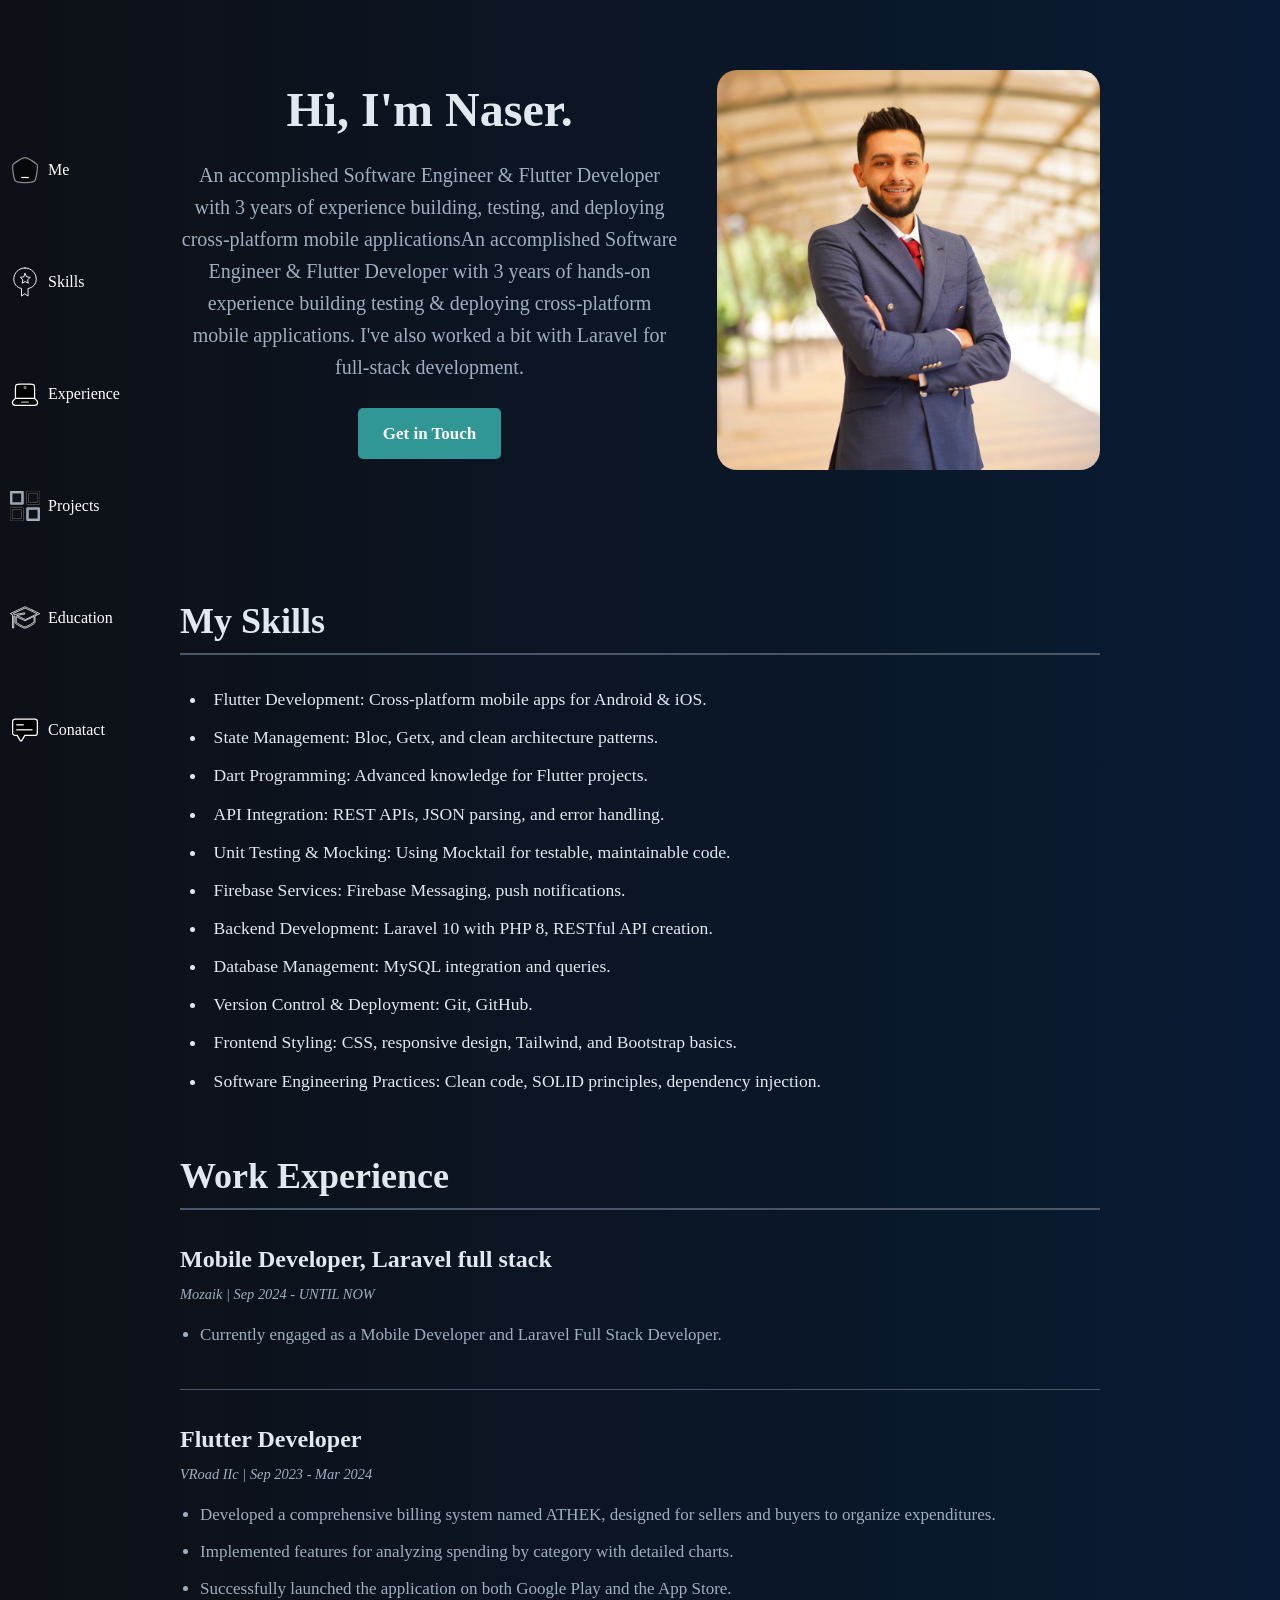
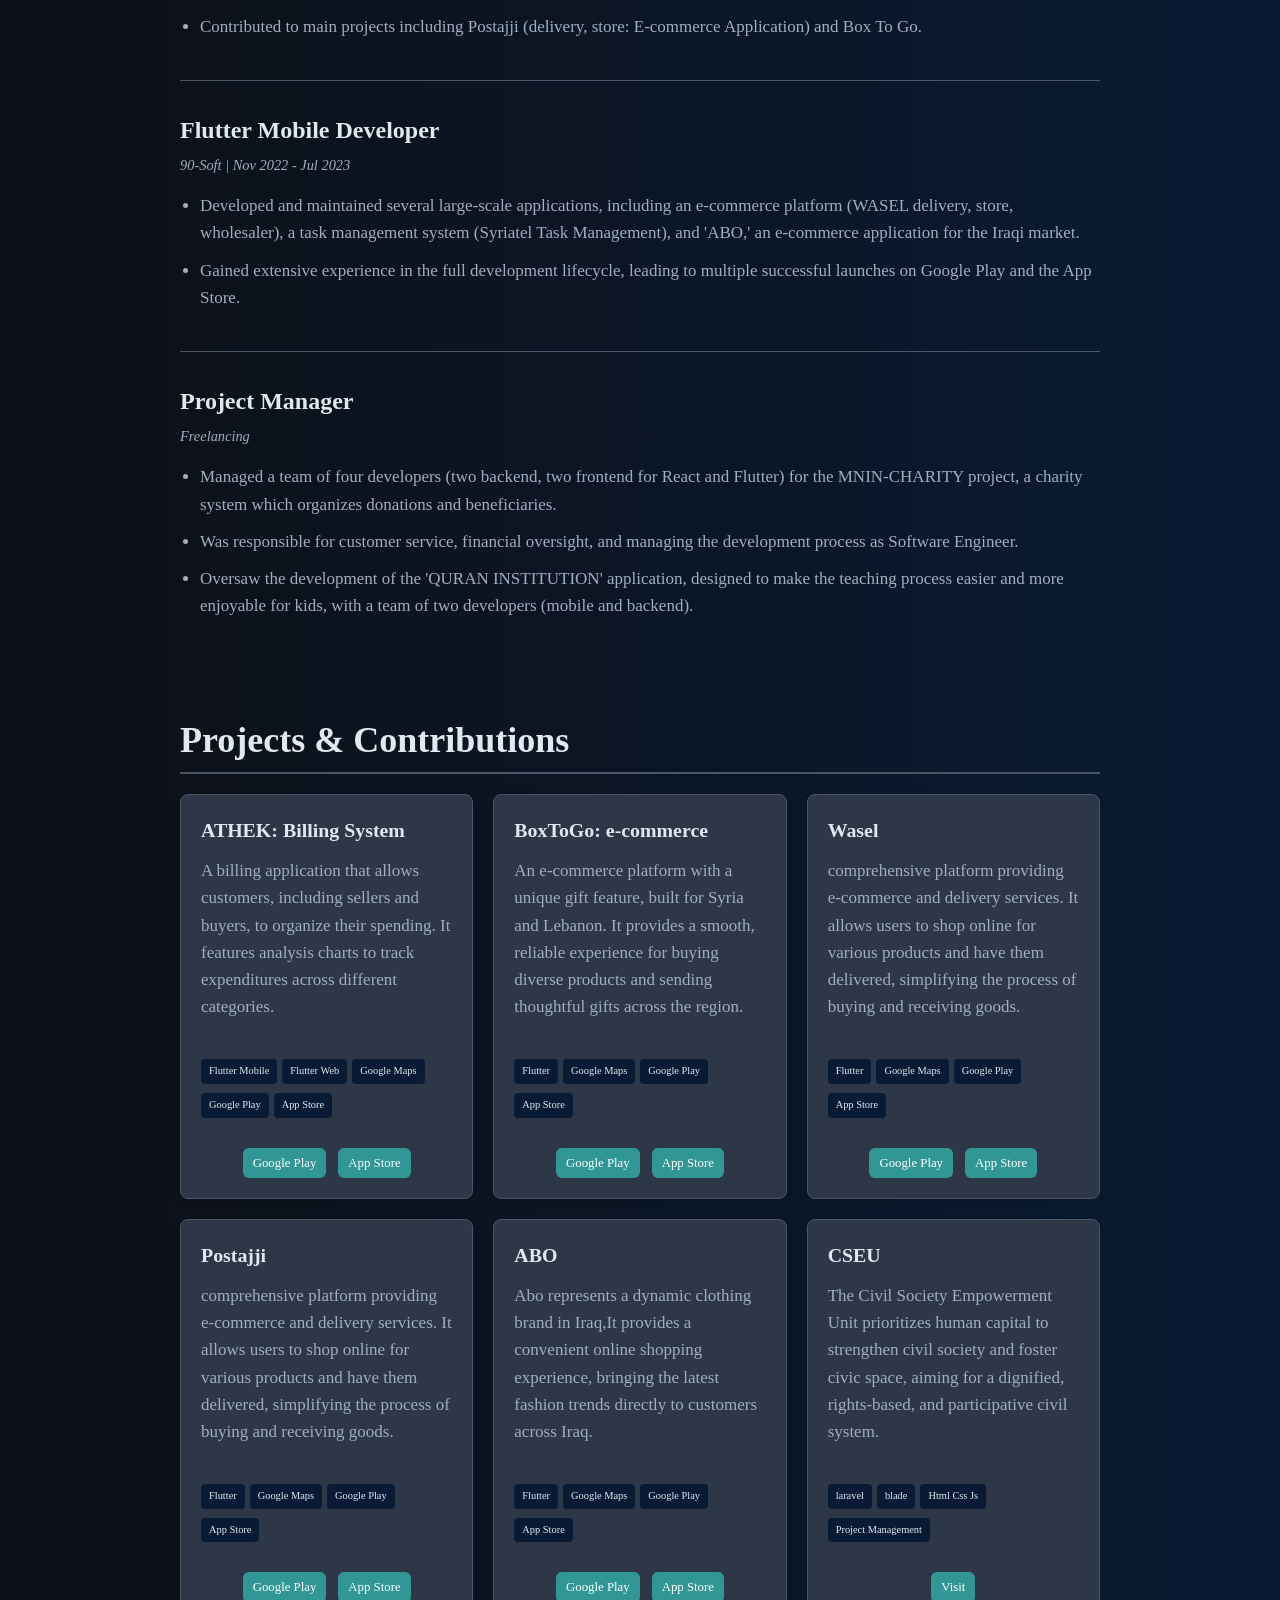
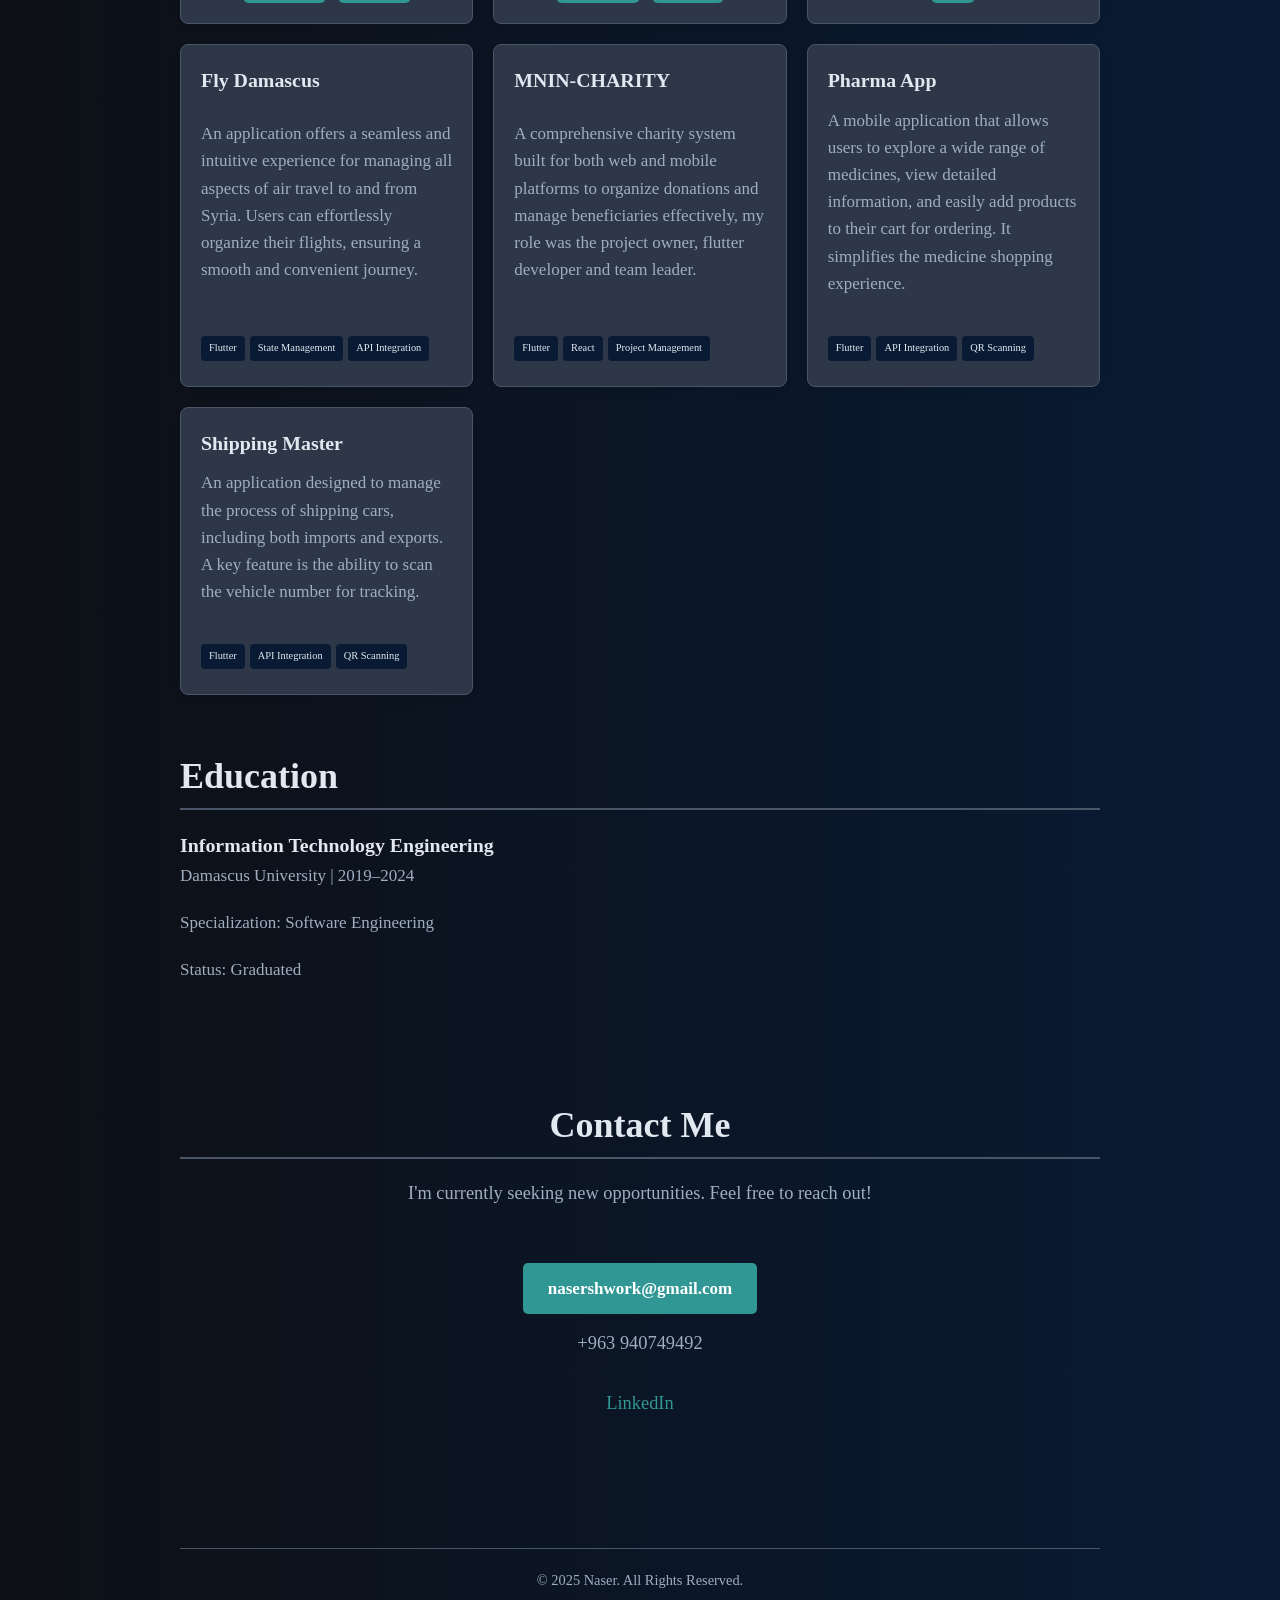
==== commit 8ef3805d: "add skills section" ====
--- a/index.html
+++ b/index.html
@@ -13,94 +13,110 @@
 </head>
 
 <body>
-        <nav class="side-nav animate__animated animate__fadeIn" style="animation-delay: 1s;">
-            <a href="#header">
-                <div class="nav-bar-item">
-                    <svg width="30px" height="30px" viewBox="0 0 24 24">
-                        <path opacity="0.5"
-                            d="M2.36407 12.9579C1.98463 10.3208 1.79491 9.00229 2.33537 7.87495C2.87583 6.7476 4.02619 6.06234 6.32691 4.69181L7.71175 3.86687C9.80104 2.62229 10.8457 2 12 2C13.1543 2 14.199 2.62229 16.2882 3.86687L17.6731 4.69181C19.9738 6.06234 21.1242 6.7476 21.6646 7.87495C22.2051 9.00229 22.0154 10.3208 21.6359 12.9579L21.3572 14.8952C20.8697 18.2827 20.626 19.9764 19.451 20.9882C18.2759 22 16.5526 22 13.1061 22H10.8939C7.44737 22 5.72409 22 4.54903 20.9882C3.37396 19.9764 3.13025 18.2827 2.64284 14.8952L2.36407 12.9579Z" />
-                        <path d="M15 18H9" />
-                    </svg>
-                    <span>Me</span>
+    <nav class="side-nav animate__animated animate__fadeIn" style="animation-delay: 1s;">
+        <a href="#header">
+            <div class="nav-bar-item">
+                <svg width="30px" height="30px" viewBox="0 0 24 24">
+                    <path opacity="0.5"
+                        d="M2.36407 12.9579C1.98463 10.3208 1.79491 9.00229 2.33537 7.87495C2.87583 6.7476 4.02619 6.06234 6.32691 4.69181L7.71175 3.86687C9.80104 2.62229 10.8457 2 12 2C13.1543 2 14.199 2.62229 16.2882 3.86687L17.6731 4.69181C19.9738 6.06234 21.1242 6.7476 21.6646 7.87495C22.2051 9.00229 22.0154 10.3208 21.6359 12.9579L21.3572 14.8952C20.8697 18.2827 20.626 19.9764 19.451 20.9882C18.2759 22 16.5526 22 13.1061 22H10.8939C7.44737 22 5.72409 22 4.54903 20.9882C3.37396 19.9764 3.13025 18.2827 2.64284 14.8952L2.36407 12.9579Z" />
+                    <path d="M15 18H9" />
+                </svg>
+                <span>Me</span>
 
-                </div>
-            </a>
-            <a href="#experience">
-                <div class="nav-bar-item">
-                    <svg width="30px" height="30px" viewBox="0 0 24 24">
+            </div>
+        </a>
+        <a href="#skills">
+            <div class="nav-bar-item">
+                <svg width="30px" height="30px" viewBox="0 0 64 64" fill="none" stroke="currentColor" stroke-width="2"
+                    stroke-linecap="round" stroke-linejoin="round">
+                    <path
+                        d="M32 2C18.745 2 8 12.745 8 26c0 9.941 7.059 18.246 16.5 19.77V62l7-5 7 5V45.77C48.941 44.246 56 35.941 56 26 56 12.745 45.255 2 32 2z" />
+                    <path d="M32 14l3.5 7 7.5 1-5.5 5.5 1.5 7-6.5-3.5-6.5 3.5 1.5-7-5.5-5.5 7.5-1L32 14z" />
+                </svg>
+                <span>Skills</span>
+
+            </div>
+        </a>
+        <a href="#experience">
+            <div class="nav-bar-item">
+                <svg width="30px" height="30px" viewBox="0 0 24 24">
+                    <path
+                        d="M19.6471 15.5357H4.35294M19.6471 15.5357V8C19.6471 6.11438 19.6471 5.17157 19.0613 4.58579C18.4755 4 17.5327 4 15.6471 4H8.35294C6.46732 4 5.52451 4 4.93873 4.58579C4.35294 5.17157 4.35294 6.11438 4.35294 8V15.5357M19.6471 15.5357L21.3911 17.3358C21.4356 17.3818 21.4579 17.4048 21.4787 17.4276C21.7998 17.7802 21.9843 18.2358 21.999 18.7124C22 18.7433 22 18.7753 22 18.8393C22 18.9885 22 19.0631 21.996 19.1261C21.9325 20.1314 21.1314 20.9325 20.1261 20.996C20.0631 21 19.9885 21 19.8393 21H4.16068C4.01148 21 3.93688 21 3.87388 20.996C2.86865 20.9325 2.06749 20.1314 2.00398 19.1261C2 19.0631 2 18.9885 2 18.8393C2 18.7753 2 18.7433 2.00096 18.7124C2.01569 18.2358 2.20022 17.7802 2.52127 17.4276C2.54208 17.4048 2.56438 17.3818 2.60888 17.3358L4.35294 15.5357" />
+                    <path opacity="0.5" d="M9.5 18.5H14.5" stroke-width="1.5" stroke-linecap="round" />
+                    <path opacity="0.5"
+                        d="M12.75 6.75C12.75 7.16421 12.4142 7.5 12 7.5C11.5858 7.5 11.25 7.16421 11.25 6.75C11.25 6.33579 11.5858 6 12 6C12.4142 6 12.75 6.33579 12.75 6.75Z"
+                        fill="#1C274C" />
+                </svg>
+                <span>Experience</span>
+
+            </div>
+        </a>
+        <a href="#projects">
+            <div class="nav-bar-item">
+                <svg width="30px" height="30px" viewBox="0 0 117 117">
+                    <g fill-rule="evenodd">
                         <path
-                            d="M19.6471 15.5357H4.35294M19.6471 15.5357V8C19.6471 6.11438 19.6471 5.17157 19.0613 4.58579C18.4755 4 17.5327 4 15.6471 4H8.35294C6.46732 4 5.52451 4 4.93873 4.58579C4.35294 5.17157 4.35294 6.11438 4.35294 8V15.5357M19.6471 15.5357L21.3911 17.3358C21.4356 17.3818 21.4579 17.4048 21.4787 17.4276C21.7998 17.7802 21.9843 18.2358 21.999 18.7124C22 18.7433 22 18.7753 22 18.8393C22 18.9885 22 19.0631 21.996 19.1261C21.9325 20.1314 21.1314 20.9325 20.1261 20.996C20.0631 21 19.9885 21 19.8393 21H4.16068C4.01148 21 3.93688 21 3.87388 20.996C2.86865 20.9325 2.06749 20.1314 2.00398 19.1261C2 19.0631 2 18.9885 2 18.8393C2 18.7753 2 18.7433 2.00096 18.7124C2.01569 18.2358 2.20022 17.7802 2.52127 17.4276C2.54208 17.4048 2.56438 17.3818 2.60888 17.3358L4.35294 15.5357" />
-                        <path opacity="0.5" d="M9.5 18.5H14.5" stroke-width="1.5" stroke-linecap="round" />
-                        <path opacity="0.5"
-                            d="M12.75 6.75C12.75 7.16421 12.4142 7.5 12 7.5C11.5858 7.5 11.25 7.16421 11.25 6.75C11.25 6.33579 11.5858 6 12 6C12.4142 6 12.75 6.33579 12.75 6.75Z"
-                            fill="#1C274C" />
-                    </svg>
-                    <span>Experience</span>
-
-                </div>
-            </a>
-            <a href="#projects">
-                <div class="nav-bar-item">
-                    <svg width="30px" height="30px" viewBox="0 0 117 117">
-                        <g fill-rule="evenodd">
-                            <path
-                                d="M4.5,52.9 L48.8,52.9 C51.1,52.9 52.9,51.1 52.9,48.8 L52.9,4.5 C52.9,2.2 51.1,0.4 48.8,0.4 L4.5,0.4 C2.2,0.4 0.4,2.2 0.4,4.5 L0.4,48.8 C0.4,51 2.3,52.9 4.5,52.9 Z M8.6,8.6 L44.7,8.6 L44.7,44.7 L8.6,44.7 L8.6,8.6 Z"
-                                fill="#97a4b5" />
-                            <path
-                                d="M116.6,4.5 C116.6,2.2 114.8,0.4 112.5,0.4 L68.2,0.4 C65.9,0.4 64.1,2.2 64.1,4.5 L64.1,48.8 C64.1,51.1 65.9,52.9 68.2,52.9 L112.5,52.9 C114.8,52.9 116.6,51.1 116.6,48.8 L116.6,4.5 Z M108.4,44.7 L72.3,44.7 L72.3,8.6 L108.4,8.6 L108.4,44.7 Z" />
-                            <path
-                                d="M4.5,116.6 L48.8,116.6 C51.1,116.6 52.9,114.8 52.9,112.5 L52.9,68.2 C52.9,65.9 51.1,64.1 48.8,64.1 L4.5,64.1 C2.2,64.1 0.4,65.9 0.4,68.2 L0.4,112.5 C0.4,114.7 2.3,116.6 4.5,116.6 Z M8.6,72.3 L44.7,72.3 L44.7,108.4 L8.6,108.4 L8.6,72.3 Z" />
-                            <path
-                                d="M112.5,64.1 L68.2,64.1 C65.9,64.1 64.1,65.9 64.1,68.2 L64.1,112.5 C64.1,114.8 65.9,116.6 68.2,116.6 L112.5,116.6 C114.8,116.6 116.6,114.8 116.6,112.5 L116.6,68.2 C116.6,66 114.7,64.1 112.5,64.1 Z M108.4,108.4 L72.3,108.4 L72.3,72.3 L108.4,72.3 L108.4,108.4 Z"
-                                fill="#97a4b5" />
-                    </svg>
+                            d="M4.5,52.9 L48.8,52.9 C51.1,52.9 52.9,51.1 52.9,48.8 L52.9,4.5 C52.9,2.2 51.1,0.4 48.8,0.4 L4.5,0.4 C2.2,0.4 0.4,2.2 0.4,4.5 L0.4,48.8 C0.4,51 2.3,52.9 4.5,52.9 Z M8.6,8.6 L44.7,8.6 L44.7,44.7 L8.6,44.7 L8.6,8.6 Z"
+                            fill="#97a4b5" />
+                        <path
+                            d="M116.6,4.5 C116.6,2.2 114.8,0.4 112.5,0.4 L68.2,0.4 C65.9,0.4 64.1,2.2 64.1,4.5 L64.1,48.8 C64.1,51.1 65.9,52.9 68.2,52.9 L112.5,52.9 C114.8,52.9 116.6,51.1 116.6,48.8 L116.6,4.5 Z M108.4,44.7 L72.3,44.7 L72.3,8.6 L108.4,8.6 L108.4,44.7 Z" />
+                        <path
+                            d="M4.5,116.6 L48.8,116.6 C51.1,116.6 52.9,114.8 52.9,112.5 L52.9,68.2 C52.9,65.9 51.1,64.1 48.8,64.1 L4.5,64.1 C2.2,64.1 0.4,65.9 0.4,68.2 L0.4,112.5 C0.4,114.7 2.3,116.6 4.5,116.6 Z M8.6,72.3 L44.7,72.3 L44.7,108.4 L8.6,108.4 L8.6,72.3 Z" />
+                        <path
+                            d="M112.5,64.1 L68.2,64.1 C65.9,64.1 64.1,65.9 64.1,68.2 L64.1,112.5 C64.1,114.8 65.9,116.6 68.2,116.6 L112.5,116.6 C114.8,116.6 116.6,114.8 116.6,112.5 L116.6,68.2 C116.6,66 114.7,64.1 112.5,64.1 Z M108.4,108.4 L72.3,108.4 L72.3,72.3 L108.4,72.3 L108.4,108.4 Z"
+                            fill="#97a4b5" />
+                </svg>
 
 
-                    <span>Projects</span>
+                <span>Projects</span>
 
-                </div>
-            </a>
-            <a href="#education">
-                <div class="nav-bar-item">
-                    <svg width="30px" height="30px" viewBox="0 0 24 24">
-                        <defs>
-                            <style>
-                                .education-cls {
-                                    fill: none;
-                                    stroke: currentColor;
-                                    stroke-linecap: round;
-                                    stroke-linejoin: round;
-                                    stroke-width: .6px;
-                                }
-                            </style>
-                        </defs>
-                        <path class="education-cls"
-                            d="M17.673 5.606a3326.02 3326.02 0 0 1-5.671-2.674L.138 8.524l2.03.98L2 9.531V20h1v-9.626l.72-.124.28.135v5.288c0 .914 5.206 3.533 6.249 4.049a3.89 3.89 0 0 0 3.48-.026C20 16.486 20 15.895 20 15.673v-5.288l3.854-1.857s-3.8-1.801-6.181-2.922zM19 15.504a51.526 51.526 0 0 1-5.726 3.302 2.884 2.884 0 0 1-2.582.02A40.184 40.184 0 0 1 5 15.521v-4.655l7 3.373 7-3.373zm-7-2.373L5.416 9.958l6.469-1.115-.17-.987-7.85 1.354-1.403-.676 9.537-4.495c.825.393 8.523 4.014 9.542 4.494z" />
-                    </svg>
-                    <span>Education</span>
+            </div>
+        </a>
+        <a href="#education">
+            <div class="nav-bar-item">
+                <svg width="30px" height="30px" viewBox="0 0 24 24">
+                    <defs>
+                        <style>
+                            .education-cls {
+                                fill: none;
+                                stroke: currentColor;
+                                stroke-linecap: round;
+                                stroke-linejoin: round;
+                                stroke-width: .6px;
+                            }
+                        </style>
+                    </defs>
+                    <path class="education-cls"
+                        d="M17.673 5.606a3326.02 3326.02 0 0 1-5.671-2.674L.138 8.524l2.03.98L2 9.531V20h1v-9.626l.72-.124.28.135v5.288c0 .914 5.206 3.533 6.249 4.049a3.89 3.89 0 0 0 3.48-.026C20 16.486 20 15.895 20 15.673v-5.288l3.854-1.857s-3.8-1.801-6.181-2.922zM19 15.504a51.526 51.526 0 0 1-5.726 3.302 2.884 2.884 0 0 1-2.582.02A40.184 40.184 0 0 1 5 15.521v-4.655l7 3.373 7-3.373zm-7-2.373L5.416 9.958l6.469-1.115-.17-.987-7.85 1.354-1.403-.676 9.537-4.495c.825.393 8.523 4.014 9.542 4.494z" />
+                </svg>
+                <span>Education</span>
 
-                </div>
-            </a>
-            <a href="#contact">
-                <div class="nav-bar-item">
-                    <svg width="30px" height="30px" viewBox="0 0 24 24">
-                        <g id="ic-contact-message">
-                            <path class="cls-1"
-                                d="M19.89,3.25H4.11a2,2,0,0,0-2,2v9.06a2,2,0,0,0,2,2H5.75l2.31,4a.85.85,0,0,0,1.48,0l2.32-4h8a2,2,0,0,0,2-2V5.25A2,2,0,0,0,19.89,3.25Z" />
+            </div>
+        </a>
+        <a href="#contact">
+            <div class="nav-bar-item">
+                <svg width="30px" height="30px" viewBox="0 0 24 24">
+                    <g id="ic-contact-message">
+                        <path class="cls-1"
+                            d="M19.89,3.25H4.11a2,2,0,0,0-2,2v9.06a2,2,0,0,0,2,2H5.75l2.31,4a.85.85,0,0,0,1.48,0l2.32-4h8a2,2,0,0,0,2-2V5.25A2,2,0,0,0,19.89,3.25Z" />
 
-                            <line class="cls-1" x1="5.01" y1="7.86" x2="11.01" y2="7.86" />
+                        <line class="cls-1" x1="5.01" y1="7.86" x2="11.01" y2="7.86" />
 
-                            <line class="cls-1" x1="5.01" y1="11.86" x2="18.01" y2="11.86" />
-                        </g>
-                    </svg>
-                    <span>Conatact</span>
+                        <line class="cls-1" x1="5.01" y1="11.86" x2="18.01" y2="11.86" />
+                    </g>
+                </svg>
+                <span>Conatact</span>
 
-                </div>
-            </a>
-        </nav>
+            </div>
+        </a>
+    </nav>
     <div class="container">
         <header class="header" id="header"></header>
         <main>
+            <section id="skills">
+                <h2 class="js-scroll">My Skills</h2>
+                <div class="skills-list"></div>
+            </section>
             <section id="experience">
                 <h2 class="js-scroll">Work Experience</h2>
                 <div class="experience-list"></div>
--- a/css/style.css
+++ b/css/style.css
@@ -242,6 +242,16 @@
   margin-bottom: 10px;
 }
 
+/* Skills Section */
+.skills-list {
+  font-size: 1.1rem;
+  margin-top: 30px;
+}
+
+.skills-list li {
+  margin: 10px;
+}
+
 /* Personal Image */
 .personal-image {
   height: 50%;
@@ -274,7 +284,7 @@
 
 .side-nav {
   position: fixed;
-  height: 60%;
+  height: 70%;
   top: 50%;
   left: 0;
   transform: translateY(-50%);
@@ -317,6 +327,14 @@
   .side-nav .nav-bar-item span {
     display: none;
     /* hide text */
+  }
+
+  .side-nav .nav-bar-item {
+    background-color: var(--bg-card);
+    border-radius: 12px;
+    padding: 8px;
+    transition: background-color 0.3s, transform 0.4s;
+
   }
 }
 
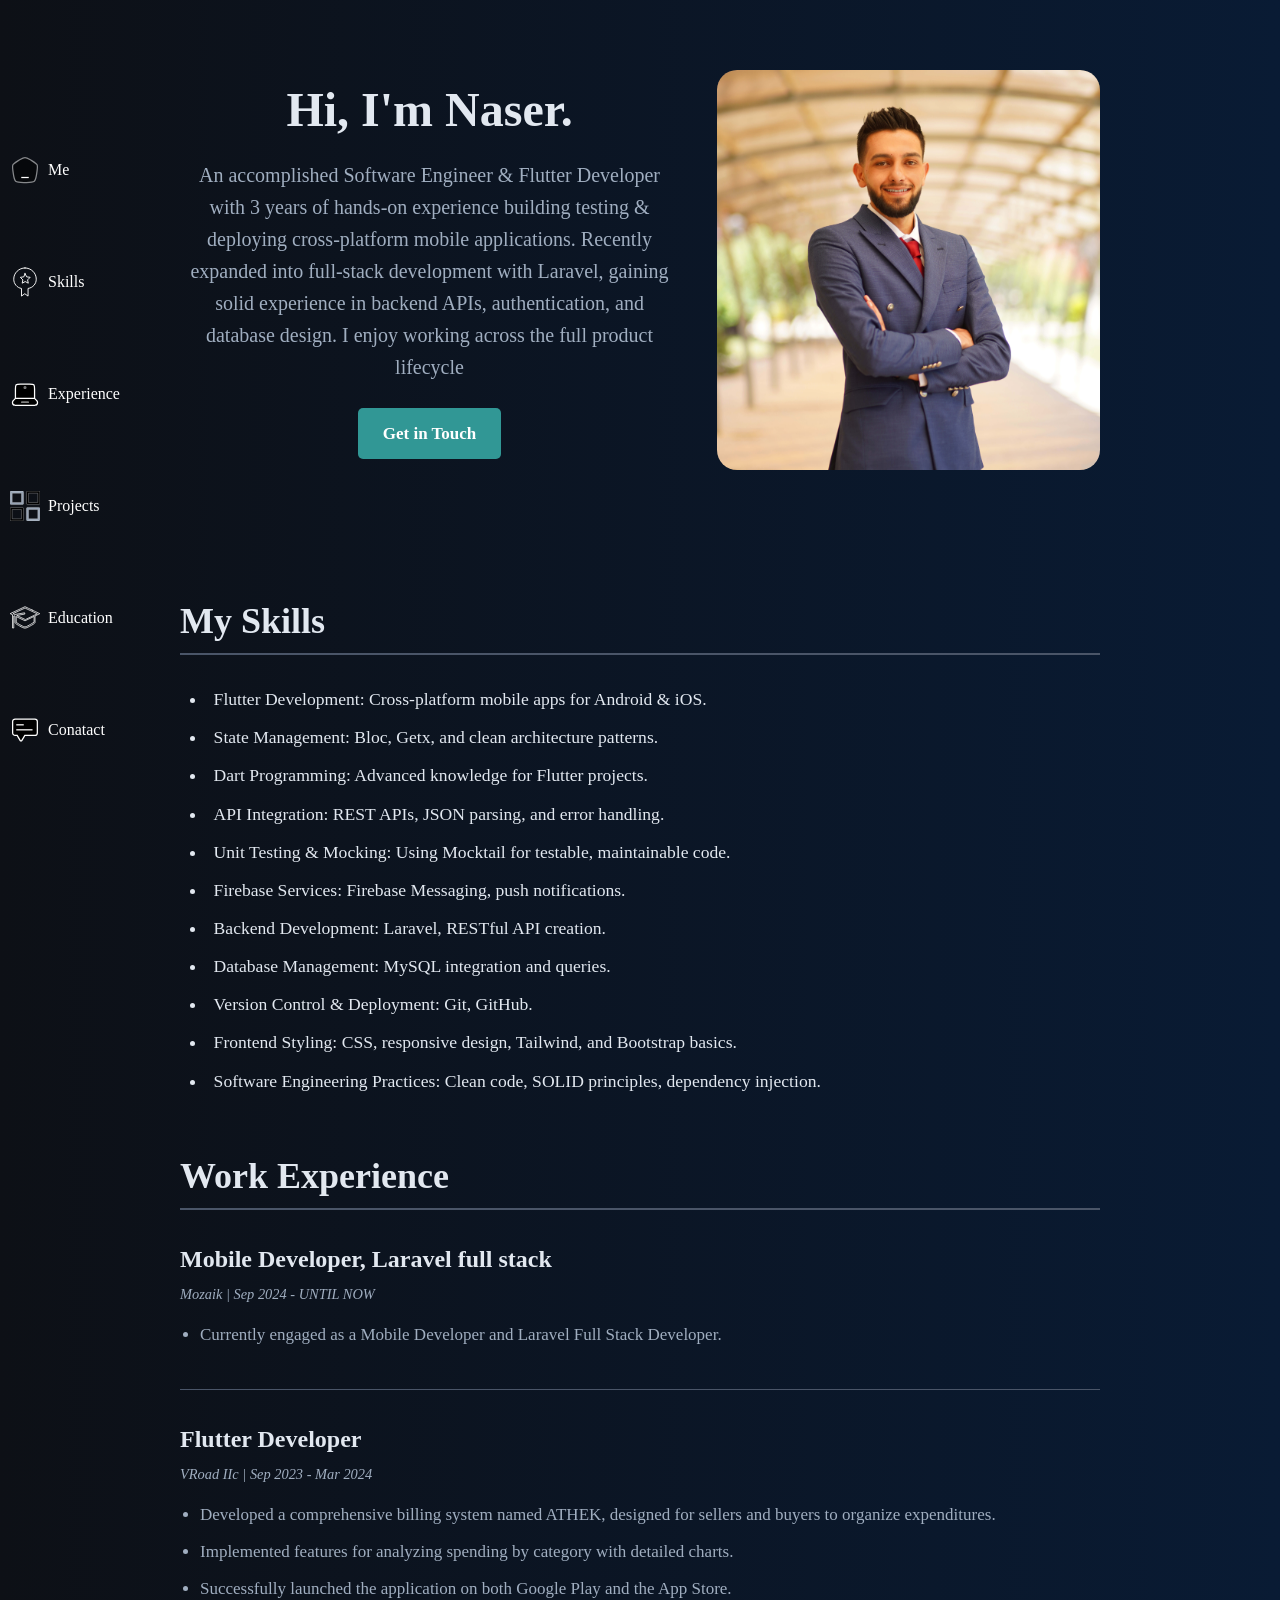
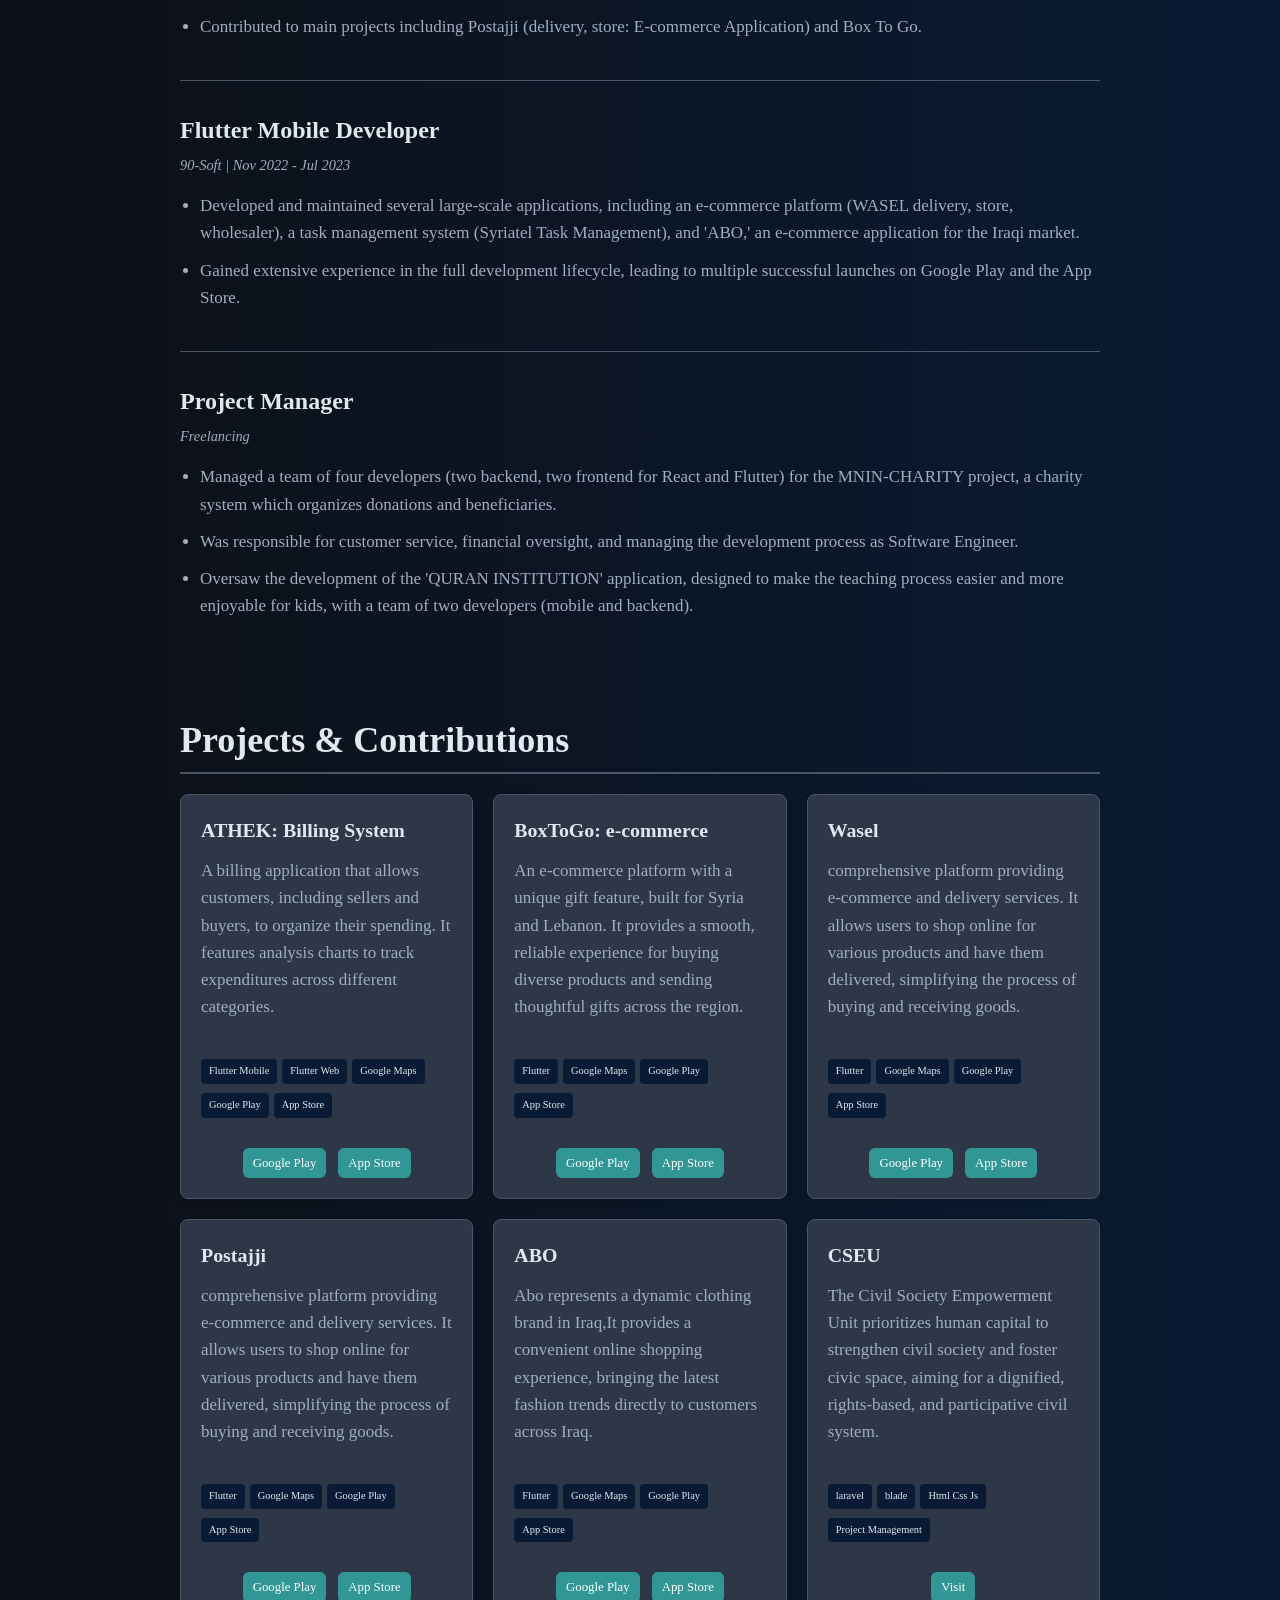
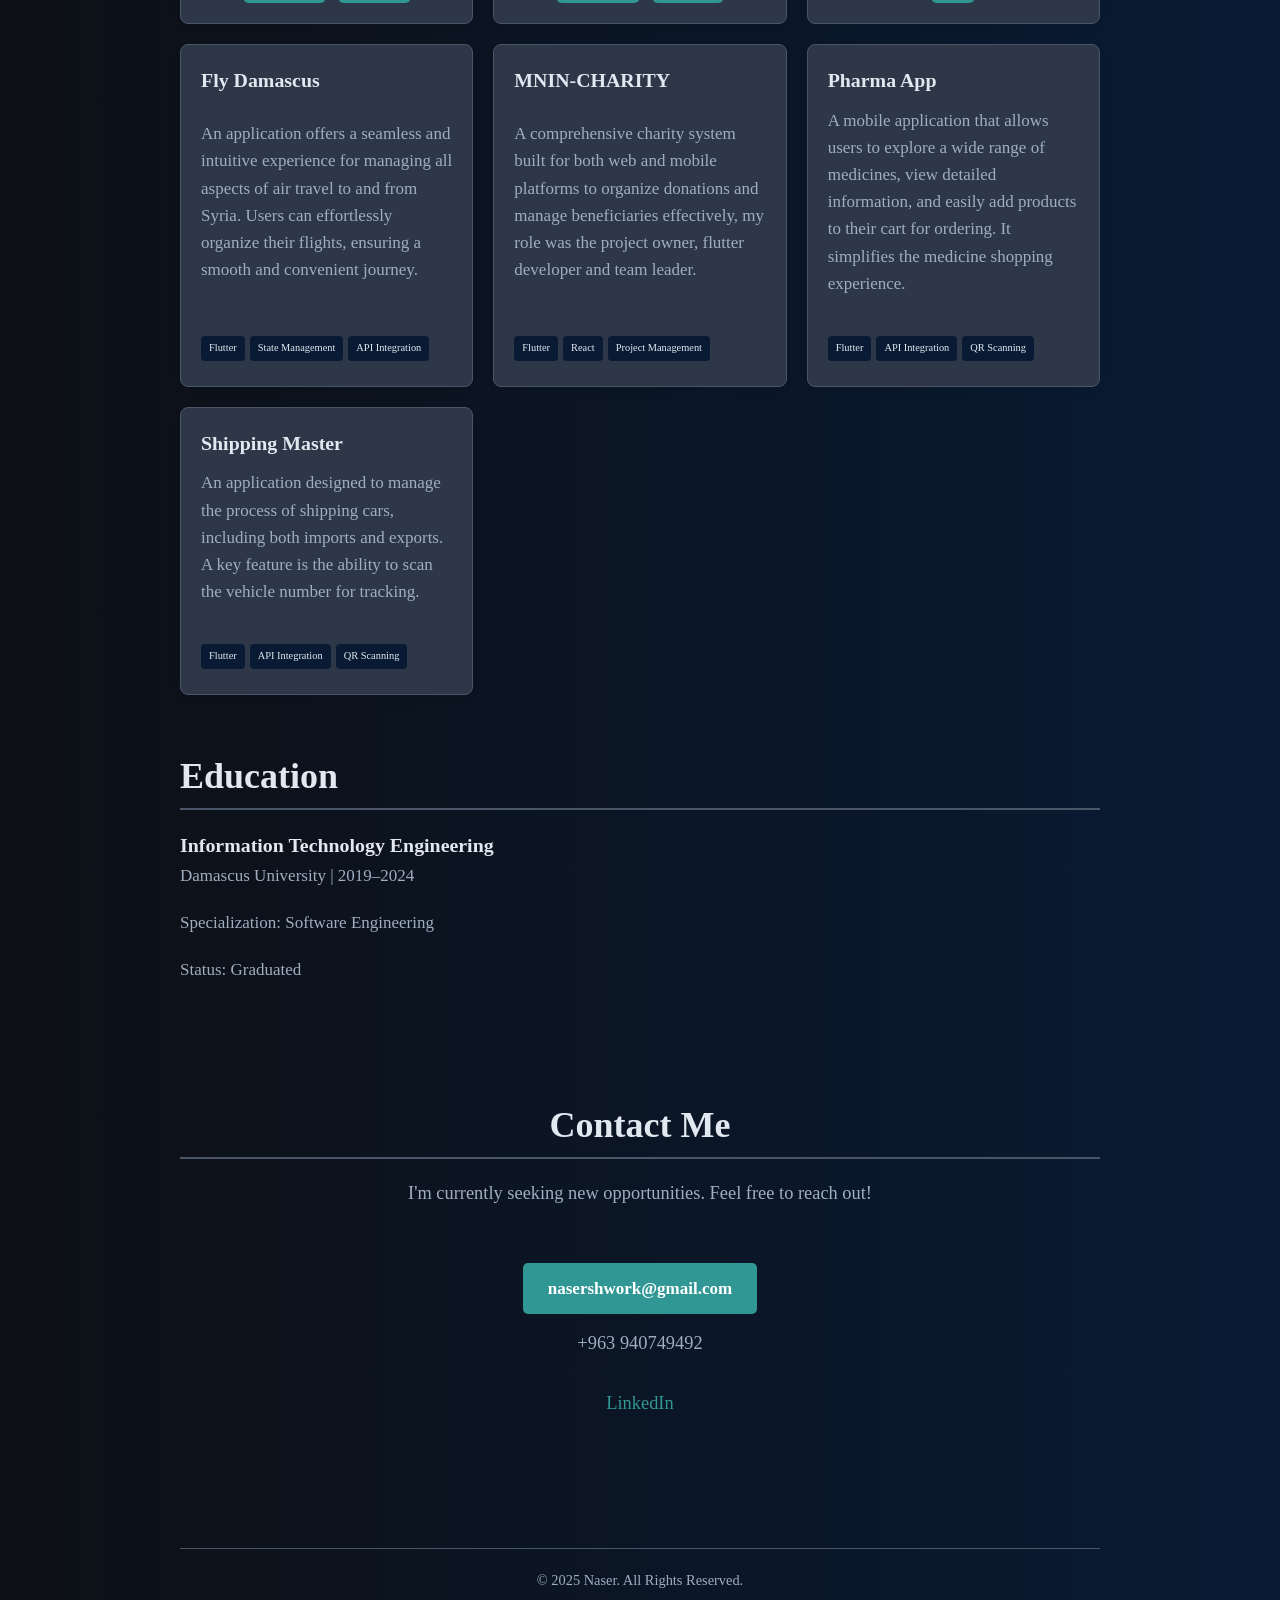
==== commit a7349602: "add meta data" ====
--- a/index.html
+++ b/index.html
@@ -6,6 +6,7 @@
     <meta name="viewport" content="width=device-width, initial-scale=1.0">
     <meta property="og:type" content="website">
     <meta property="og:title" content="Naser - Software Engineer Portfolio">
+    <meta property="og:image" content="https://nasershridm.github.io/portfolio/images/personal-picture.jpg">
     <title id="title"></title>
 
     <link rel="stylesheet" href="css/style.css">
